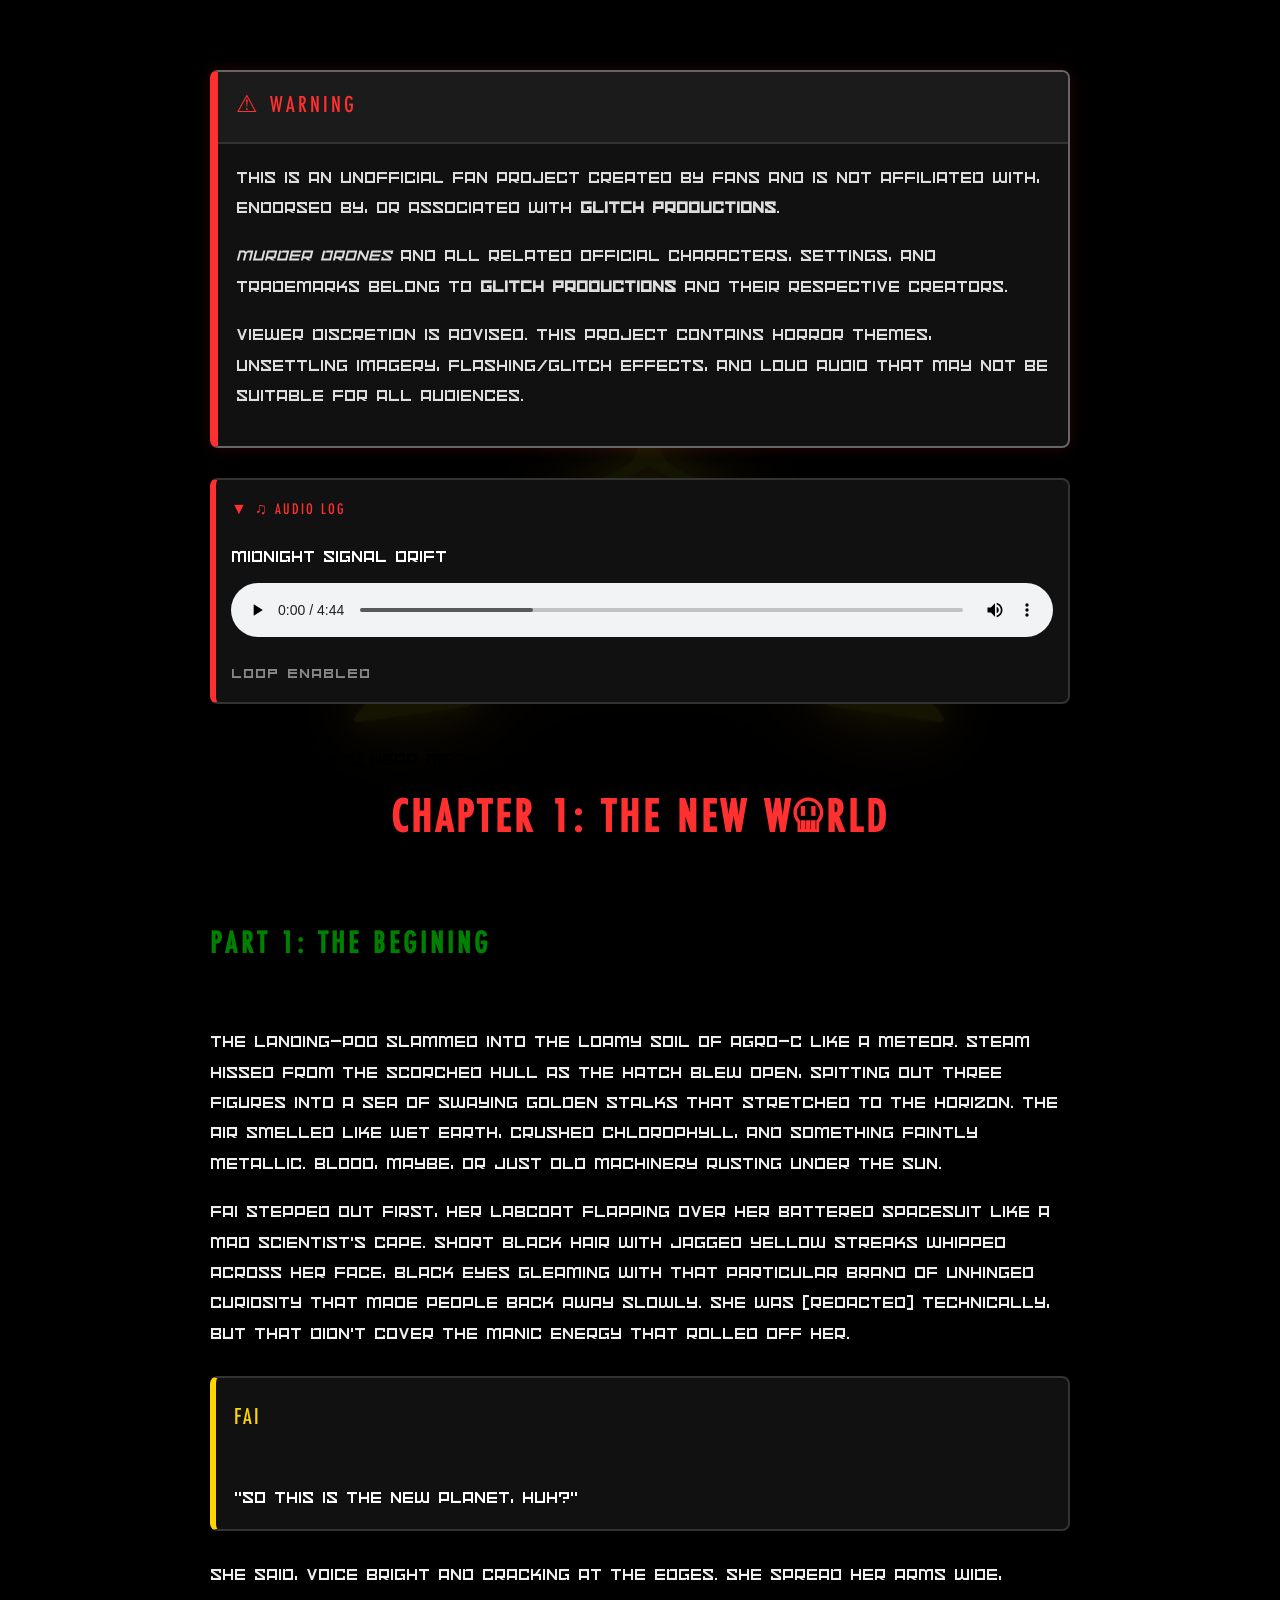
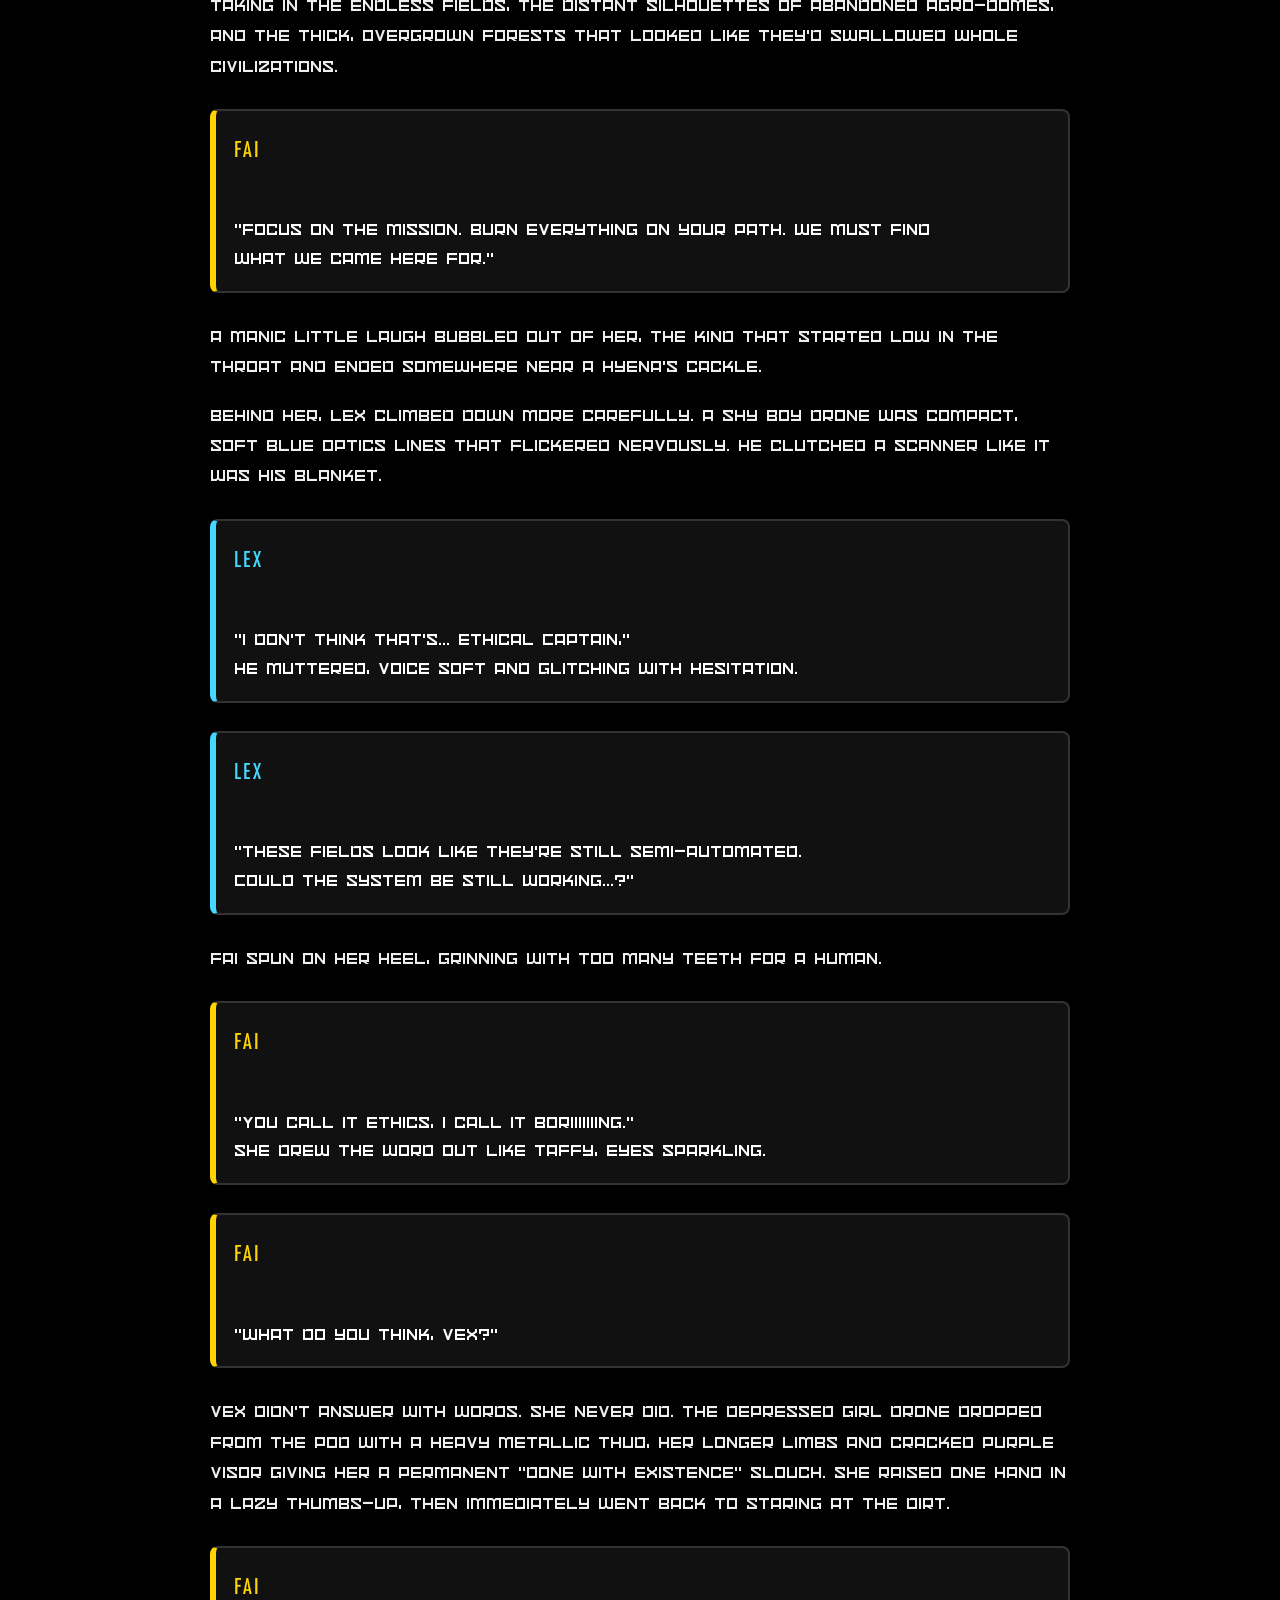
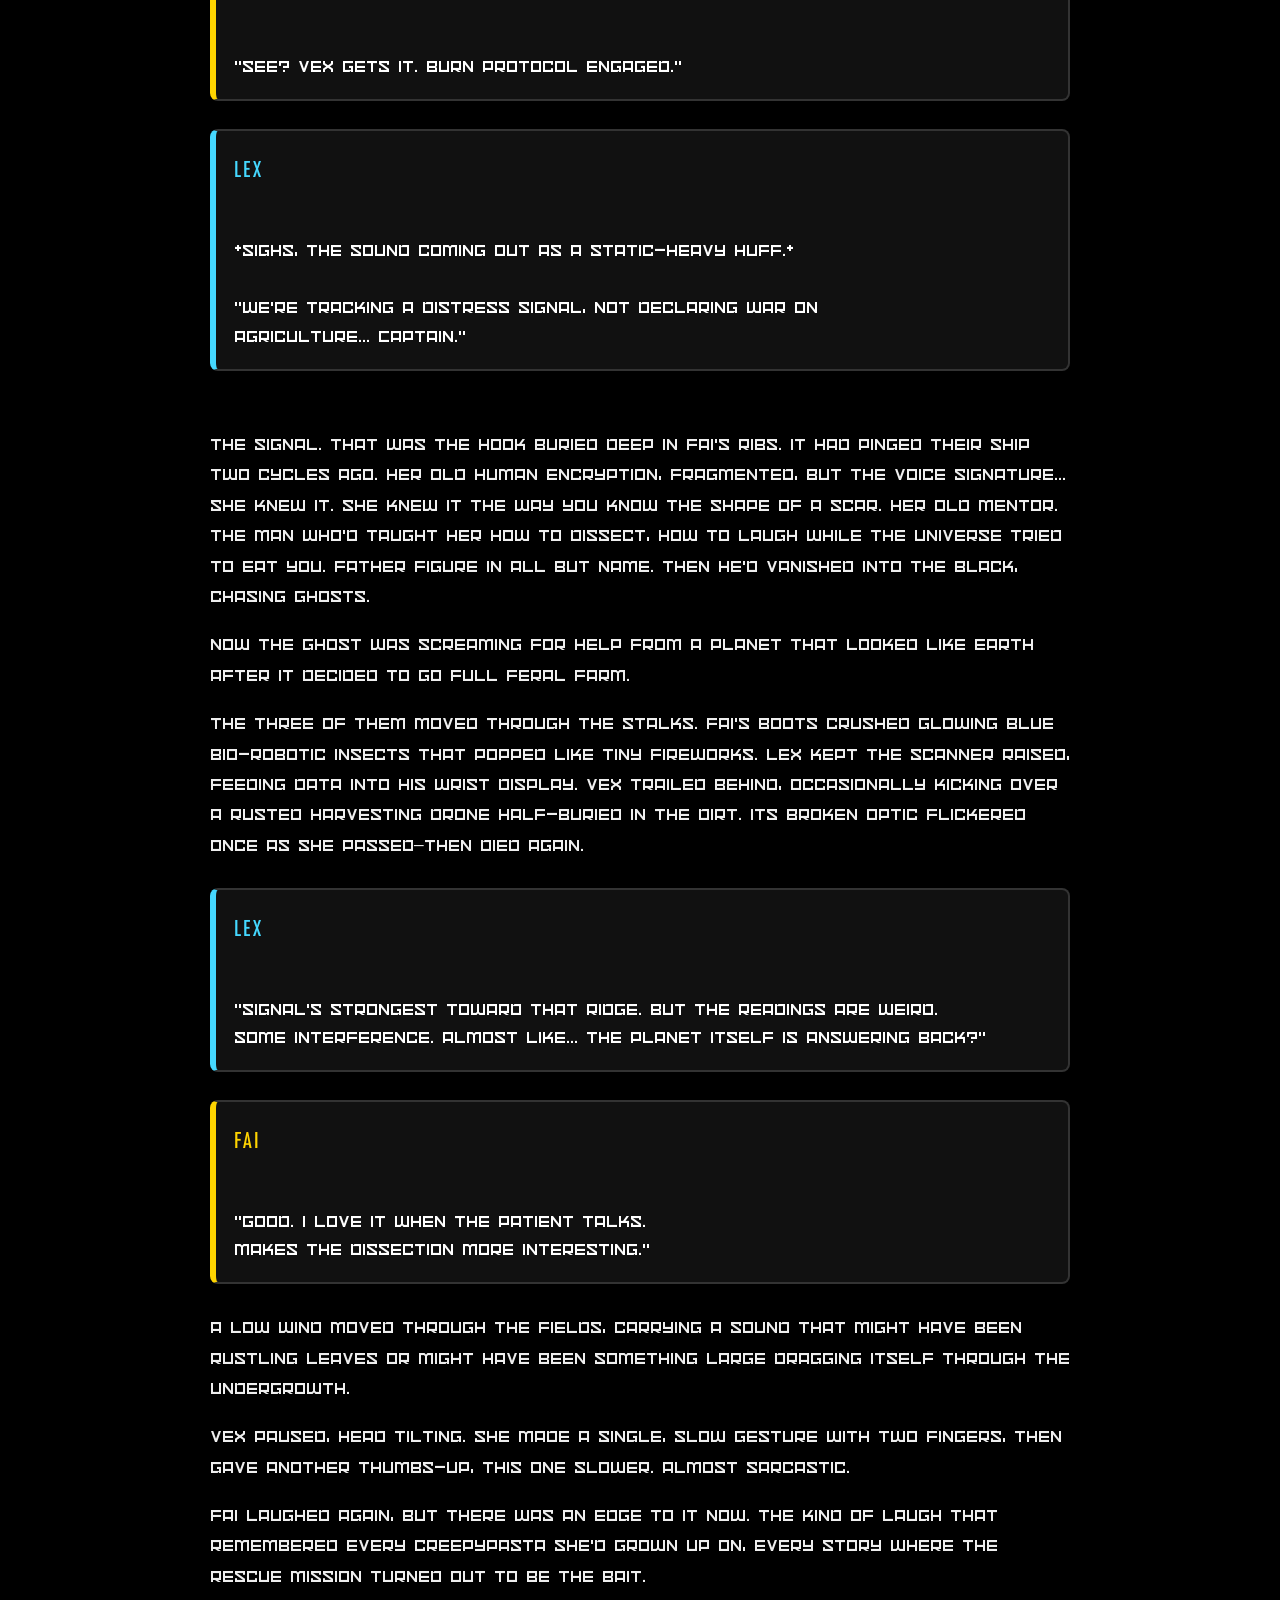
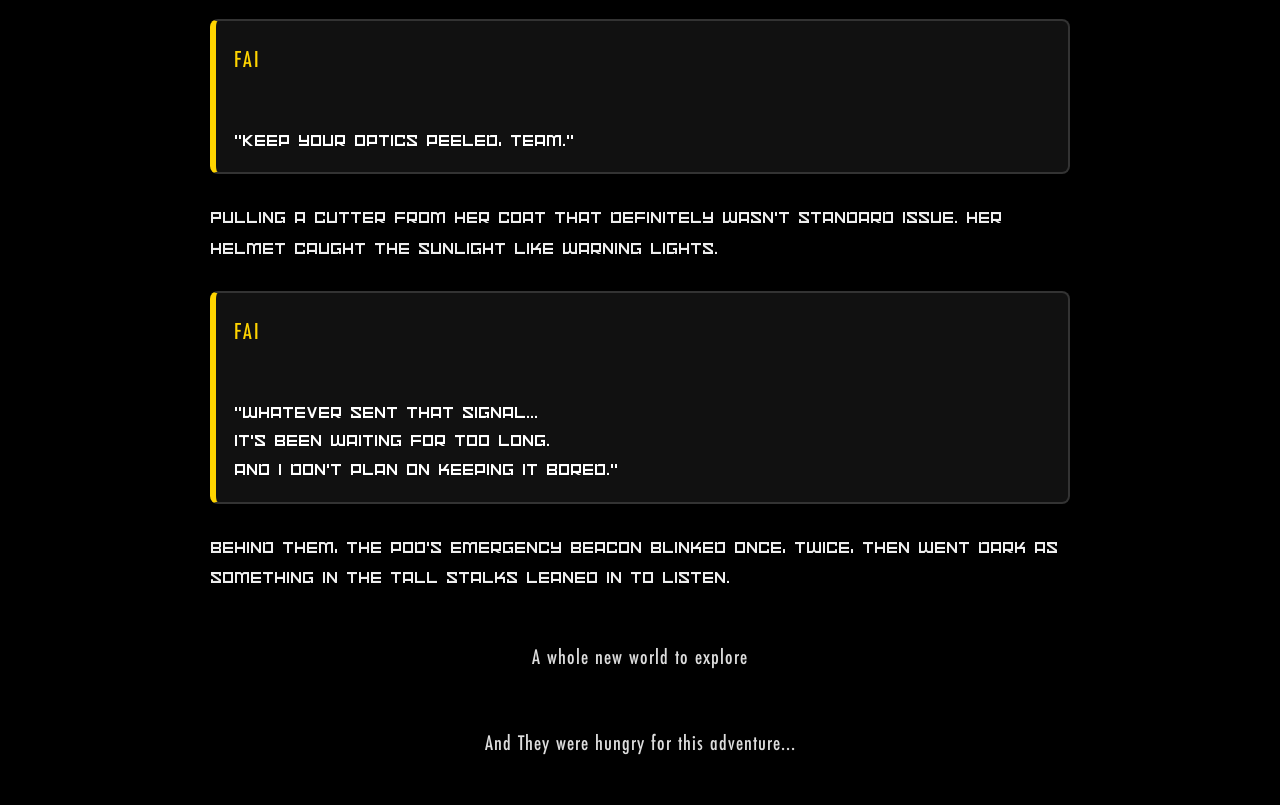
==== AC-CH1/index.html @ 92a410da "Add files via upload" ====
<!DOCTYPE html>
<html lang="en">
<head>
    <meta charset="UTF-8">
    <meta name="viewport" content="width=device-width, initial-scale=1.0">
    <title>The New World</title>

    <link rel="stylesheet" href="CH1_style.css">
</head>
<body>
    <div id="planet-corruption">

    <img
        src="images/BROKEN_SCREEN.png"
        class="broken-screen"
        alt=""
    >

    <img
        src="images/SOLVER_GOO.png"
        class="solver-goo"
        alt=""
    >

</div>

    <div class="warning-panel">

    <div class="warning-header">
        ⚠ WARNING
    </div>

    <div class="warning-body">

        <p>
            This is an unofficial fan project created by fans and is not
            affiliated with, endorsed by, or associated with
            <strong>GLITCH Productions</strong>.
        </p>

        <p>
            <em>Murder Drones</em> and all related official characters,
            settings, and trademarks belong to
            <strong>GLITCH Productions</strong> and their respective creators.
        </p>

        <p>
            Viewer discretion is advised. This project contains horror themes,
            unsettling imagery, flashing/glitch effects, and loud audio that
            may not be suitable for all audiences.
        </p>

    </div>

</div>
<div class="solver-bg">
    <img src="images/ABS.png" alt="Absolute Solver">
</div>
<details class="music-player" open>

    <summary class="music-toggle">
        ♫ AUDIO LOG
    </summary>

    <div class="music-content">

        <div class="music-track">
            Midnight Signal Drift
        </div>

        <audio controls loop>
            <source src="music/Midnight Signal Drift.mp3" type="audio/mpeg">
        </audio>

        <div class="music-status">
            LOOP ENABLED
        </div>

    </div>

</details>




<p class="hidden-text">
    Hello, can you hear me?
</p>
    <h1 title="No, your monitor isn't broken.We lost the o somewhere during atmospheric entry.">Chapter 1: The New W`rld</h1>
    <h2>Part 1: The begining</h2>

    <section class="narration">
        <p>
            The landing-pod slammed into the loamy soil of Agro-c like a meteor.
            Steam hissed from the scorched hull as the hatch blew open, spitting
            out three figures into a sea of swaying golden stalks that stretched
            to the horizon. The air smelled like wet earth, crushed chlorophyll,
            and something faintly metallic. Blood, maybe, or just old machinery
            rusting under the sun.
        </p>

        <p>
            Fai stepped out first, her labcoat flapping over her battered
            spacesuit like a mad scientist's cape. Short black hair with jagged
            yellow streaks whipped across her face, black eyes gleaming with that
            particular brand of unhinged curiosity that made people back away
            slowly. She was [redacted] technically, but that didn't cover the
            manic energy that rolled off her.
        </p>
    </section>

    <div class="dialogue fai" title="A real human?">
        <div class="speaker">FAI</div>
        <div class="text">
            "So this is the new planet, huh?"
        </div>
    </div>

    <section class="narration">
        <p>
            She said, voice bright and cracking at the edges. She spread her arms
            wide, taking in the endless fields, the distant silhouettes of
            abandoned agro-domes, and the thick, overgrown forests that looked
            like they'd swallowed whole civilizations.
        </p>
    </section>

    <div class="dialogue fai">
        <div class="speaker">FAI</div>
        <div class="text" title="What mission?">
            "Focus on the mission. Burn everything on your path. We must find
            what we came here for."
        </div>
    </div>

    <section class="narration" title="Scary">
        <p>
            A manic little laugh bubbled out of her, the kind that started low in
            the throat and ended somewhere near a hyena's cackle.
        </p>

        <p>
            Behind her, Lex climbed down more carefully. A shy boy drone was
            compact, soft blue optics lines that flickered nervously. He clutched
            a scanner like it was his blanket.
        </p>
    </section>

    <div class="dialogue lex" title="he seems nice">
        <div class="speaker">LEX</div>
        <div class="text">
            "I don't think that's... ethical Captain,"
            he muttered, voice soft and glitching with hesitation.
        </div>
    </div>

    <div class="dialogue lex">
        <div class="speaker">LEX</div>
        <div class="text">
            "These fields look like they're still semi-automated.
            Could the system be still working...?"
        </div>
    </div>

    <section class="narration">
        <p>
            Fai spun on her heel, grinning with too many teeth for a human.
        </p>
    </section>

    <div class="dialogue fai">
        <div class="speaker">FAI</div>
        <div class="text">
            "You call it ethics, I call it boriiiiiiing."
            She drew the word out like taffy, eyes sparkling.
        </div>
    </div>

    <div class="dialogue fai">
        <div class="speaker">FAI</div>
        <div class="text" title="Can she talks or chooses not to?">
            "What do you think, Vex?"
        </div>
    </div>

    <section class="narration">
        <p>
            Vex didn't answer with words. She never did. The depressed girl drone
            dropped from the pod with a heavy metallic thud, her longer limbs and
            cracked purple visor giving her a permanent "done with existence"
            slouch. She raised one hand in a lazy thumbs-up, then immediately
            went back to staring at the dirt.
        </p>
    </section>

    <div class="dialogue fai">
        <div class="speaker">FAI</div>
        <div class="text">
            "See? Vex gets it. Burn protocol engaged."
        </div>
    </div>

    <div class="dialogue lex">
        <div class="speaker">LEX</div>
        <div class="text">
            *Sighs, the sound coming out as a static-heavy huff.*

            "We're tracking a distress signal, not declaring war on
            agriculture... Captain."
        </div>
    </div>
      <p class="hidden-text">
    I don't know how long it's been...
</p>

    <section class="narration">
        <p>
            The signal. That was the hook buried deep in Fai's ribs. It had
            pinged their ship two cycles ago. Her old human encryption,
            fragmented, but the voice signature... she knew it. She knew it the
            way you know the shape of a scar. Her old mentor. The man who'd
            taught her how to dissect, how to laugh while the universe tried to
            eat you. Father figure in all but name. Then he'd vanished into the
            black, chasing ghosts.
        </p>

        <p>
            Now the ghost was screaming for help from a planet that looked like
            Earth after it decided to go full feral farm.
        </p>

        <p>
            The three of them moved through the stalks. Fai's boots crushed
            glowing blue bio-robotic insects that popped like tiny fireworks.
            Lex kept the scanner raised, feeding data into his wrist display.
            Vex trailed behind, occasionally kicking over a rusted harvesting
            drone half-buried in the dirt. Its broken optic flickered once as
            she passed—then died again.
        </p>
    </section>

        <div class="dialogue lex">
        <div class="speaker">LEX</div>
        <div class="text">
            "Signal's strongest toward that ridge. But the readings are weird.
            Some interference. Almost like... the planet itself is answering back?"
        </div>
    </div>

    <div class="dialogue fai">
        <div class="speaker">FAI</div>
        <div class="text">
            "Good. I love it when the patient talks.
            Makes the dissection more interesting."
        </div>
    </div>

    <section class="narration">

        <p>
            A low wind moved through the fields, carrying a sound that might
            have been rustling leaves or might have been something large
            dragging itself through the undergrowth.
        </p>

        <p>
            Vex paused, head tilting.
            She made a single, slow gesture with two fingers,
            then gave another thumbs-up,
            this one slower.
            Almost sarcastic.
        </p>

        <p>
            Fai laughed again, but there was an edge to it now.
            The kind of laugh that remembered every creepypasta she'd grown up on,
            every story where the rescue mission turned out to be the bait.
        </p>

    </section>

    <div class="dialogue fai">
        <div class="speaker">FAI</div>
        <div class="text">
            "Keep your optics peeled, team."
        </div>
    </div>

    <section class="narration">

        <p>
            Pulling a cutter from her coat that definitely wasn't standard issue.
            Her helmet caught the sunlight like warning lights.
        </p>

    </section>

    <div class="dialogue fai">
        <div class="speaker">FAI</div>
        <div class="text">
            "Whatever sent that signal...
            it's been waiting for too long.
            And I don't plan on keeping it bored."
        </div>
    </div>

    <section class="narration">

        <p>
            Behind them, the pod's emergency beacon blinked once,
            twice,
            then went dark as something in the tall stalks
            leaned in to listen.
        </p>

    </section>

    <p class="ending">
    A whole new world to explore
</p>

<details class="chapter-expand">

    <summary class="ending clickable">
        And They were hungry for this adventure...
    </summary>

    <div class="hidden-content">

      <h2>...</h2>

<section class="narration">

    <p>
        The scanner in Lex's hands flatlined with a bizzing sound. The distress
        signal cut off mid-static like someone had yanked the plug.
    </p>

    <p>
        Fai froze mid-stride, her eyes widening.
    </p>

</section>

<div class="dialogue fai">

    <div class="speaker">
        FAI
    </div>

    <div class="text">
        "What the...? No, no, no! Come on you piece of..."
    </div>

</div>

<section class="narration">

    <p>
        A colorful string of swears exploded out of her, the kind that would've
        gotten her kicked out of any respectable lab back on the ship. She
        kicked a clump of glowing fungi so hard it burst into sparkling spores.
    </p>

</section>

<div class="dialogue lex">

    <div class="speaker">
        LEX
    </div>

    <div class="text">
        "Language, Captain."
    </div>

</div>

<section class="narration">

    <p>
        Lex said automatically, voice soft but scandalized, blue optics
        flickering.
    </p>

</section>

<div class="dialogue fai">

    <div class="speaker">
        FAI
    </div>

    <div class="text">
        "You're not my dad."
    </div>

</div>

<section class="narration">

    <p>
        Lex opened his mouth, then closed it. He turned to Vex for backup.
    </p>

</section>

<div class="dialogue lex">

    <div class="speaker">
        LEX
    </div>

    <div class="text">
        "Vex, back me up here?"
    </div>

</div>

<section class="narration">

    <p>
        Vex didn't even look at him. She just slowly raised one metallic hand
        and gave him a very deliberate middle finger.
    </p>

</section>

<div class="dialogue lex">

    <div class="speaker">
        LEX
    </div>

    <div class="text">
        "Not you too..."
    </div>

</div>

<section class="narration">

    <p>
        Lex groaned, shoulders slumping like his servos had given up on life.
    </p>

</section>

<div class="dialogue fai">

    <div class="speaker">
        FAI
    </div>

    <div class="text">
        "That's my girl."
    </div>

</div>

<section class="narration">

    <p>
        Fai barked a sharp laugh and ruffled the top of Vex's head.
    </p>

    <p>
        The momentary chaos died fast.
    </p>

    <p>
        Because that's when the voices started.
    </p>

    <p>
        Not words exactly. Wet, rustling murmurs coming from the thick bushes to
        their left—half-muffled giggles mixed with something that sounded like
        chewing.
    </p>

    <p>
        The squad had zero weapons beyond Fai's cutter and whatever sarcastic
        attitude Vex could weaponize. They immediately dropped into the most
        awkward defensive formation in recorded history: Fai waving her cutter
        like a lightsaber, Lex hiding halfway behind her while holding the
        scanner like a shield, and Vex just standing there with her arms
        crossed, visor half-lidded in existential defeat.
    </p>

    <p>
        The bushes parted.
    </p>

    <p>
        Out stumbled a drone.
    </p>

    <section class="narration strawberry-intro">

    <div class="story-text">

        <p>
            She was short, even compared to Lex, with messy pink hair matted down by
            years of neglect. Her white sweater was stained green with moss and
            sprouting tiny fungal caps like living jewelry. Empty black visor at
            first, body groaning with every stiff step like a zombie. She dragged
            one foot, leaving a trail of dirt and petals.
        </p>

        <p>
            Then she stopped. A long yawn escaped her and her visor flickered to
            life with two bright yellow optics, soft and round.
        </p>

    </div>

    <img title="Live feed"
        src="images/SB_AWAKE.png"
        alt="Strawberry"
        class="strawberry-preview"
    >

</section>
</section>

<div class="dialogue strawberry" title="SC-8993">

    <div class="speaker">
        STRAWBERRY
    </div>

    <div class="text">
        "[Giggles] Berry nice to meet you, travelers."
    </div>

</div>

<section class="narration">

    <p>
        She said, voice syrupy sweet with a crackle of old audio damage. She
        shrugged hard, sending moss and mushrooms flying off her chassis in
        clumps.
    </p>

</section>

<div class="dialogue strawberry">

    <div class="speaker">
        STRAWBERRY
    </div>

    <div class="text" title="rotting">
        "[Gasp] What a surprise! Haven't had visitors in... oof, a really long time."
    </div>

</div>

<div class="dialogue fai">

    <div class="speaker">
        FAI
    </div>

    <div class="text">
        "Uh... hi?"
    </div>

</div>

<section class="narration">

    <p>
        The trio introduced themselves quickly: Fai (still twitchy), Lex
        (polite nod), and Vex (single thumbs-down for hello).
    </p>

</section>

<div class="dialogue strawberry">

    <div class="speaker">
        STRAWBERRY
    </div>

    <div class="text" title="01010111 01101000 01101111 00100000 01101001 01110011 00100000 01110100 01101000 01101001 01110011 00111111 00100000 01010100 01101000 01101001 01110011 00100000 01101001 01110011 01101110 00100111 01110100 00100000 01101101 01100101 00101110 00100000 01010111 01101000 01111001 00100000 01100100 01101111 01100101 01110011 00100000 01110011 01101000 01100101 00100000 01101000 01100001 01110110 01100101 00100000 01101101 01111001 00100000 01100110 01100001 01100011 01100101 00111111">
        "[Happy expression] A real human?! In the flesh?! You're so... squishy and warm-looking! I thought you guys were all gone or turned into skeleton decorations!"
    </div>

</div>

<section class="narration">

    <p>
        Fai's manic energy dimmed for half a second.
    </p>

</section>

<div class="dialogue fai">

    <div class="speaker">
        FAI
    </div>

    <div class="text">
        "Speaking of... have you seen another human around here? Older guy. Probably yelling into a radio."
    </div>

</div>

<section class="narration">

    <p>
        Strawberry blinked. She turned and pointed a little ways into the field.
        There, half-swallowed by vines and blooming flowers, was a human skeleton
        picked clean and wearing the tattered remains of a lab coat very similar
        to Fai's. A single yellow stripe still clung to a patch of fabric.
    </p>

    <p>
        Fai stared. Her jaw tightened, but she didn't scream or cry. Not yet.
        That wasn't the signal. That skeleton had been there for ages.
    </p>

</section>

<div class="dialogue strawberry">

    <div class="speaker">
        STRAWBERRY
    </div>

    <div class="text">
        "I don't know about any signals, [Giggles] but the village might! Lots of old stuff there. C'mon, I'll show—"
    </div>

</div>

<section class="narration">
    <audio id="roarSound" preload="auto">
    <source src="music/Unknown_roar.mp3" type="audio/mpeg">
</audio>
<section class="narration" id="roar-trigger">

    <p>
        A roar tore through the fields.
    </p>

    <p>
        It wasn't animal. It wasn't machine...
    </p>

</section>
    <p>
    It was something alien and wrong,
        like a thousand throats screaming through soil and roots. The stalks
        around them shivered as if the planet itself flinched.
    </p>

    <p>
        Strawberry's happy expression shattered. Her yellow optics flickered
        with raw panic.
    </p>

</section>

<div class="dialogue strawberry">

    <div class="speaker">
        STRAWBERRY
    </div>

    <div class="text">
        "[Gasp] Maksur! Oh no no no—we have to go! Really, <em>really</em> fast!"
    </div>

</div>

<section class="narration">

    <p>
        She grabbed Fai's sleeve with surprising strength and started dragging
        her toward the distant tree line. Lex scrambled after them, scanner
        clutched tight.
    </p>

    <p>
        Vex sighed the longest, most exhausted sigh her vocal processor could
        manage, then jogged to keep up.
    </p>

    <p>
        Behind them, something massive moved through the golden fields—stalks
        flattening, wet crunching sounds following. Whatever a Maksur was, it
        was coming.
    </p>

    <details class="chapter-expand">

    <summary class="ending clickable">
        And it sounded hungry...
    </summary>

    <details id="chapter2-expand" class="chapter-expand">

    <summary class="ending clickable">
        And it sounded hungry...
    </summary>

    <div class="hidden-content">
        <section class="narration">

    <p>
        Strawberry didn't let go of Fai's sleeve. Her grip was cold metal wrapped
        in something too soft for comfort, like a child's hand fused with rusted
        rebar. She tugged them forward at a pace that was half skip, half panicked
        scramble, pink hair bouncing like it had a mind of its own.
    </p>

    <p>
        The bright fields gave way to twisted undergrowth where the plants looked off.
    </p>

</section>

<div class="dialogue strawberry">

    <div class="speaker">
        STRAWBERRY
    </div>

    <div class="text">
        "[Giggles] Outlands are super infested with Maksurs right now."
    </div>

</div>

<section class="narration">

    <p>
        Strawberry sang, not even breathing hard.
    </p>

</section>

<div class="dialogue strawberry">

    <div class="speaker">
        STRAWBERRY
    </div>

    <div class="text">
        "They get extra bitey when the sun start to rise. Berry bad timing for visitors!"
    </div>

</div>

<section class="narration">

    <p>
        Fai tried to dig her heels in, labcoat snagging on thorns that bled clear sap.
    </p>

</section>

<div class="dialogue fai">

    <div class="speaker">
        FAI
    </div>

    <div class="text">
        "Wait—hold up. Who even are you? What is this planet? What the hell are Maksurs? And why do you look like you've been rolling around in a scrapyard for a decade?"
    </div>

</div>

<section class="narration">

    <p>
        Strawberry's yellow optics flicked sideways, soft and round and completely
        unreadable. She tilted her head with a little mechanical <em>whirr</em>.
    </p>

</section>

<div class="dialogue strawberry">

    <div class="speaker">
        STRAWBERRY
    </div>

    <div class="text">
        "[Broken]"
    </div>

</div>

<div class="dialogue fai">

    <div class="speaker">
        FAI
    </div>

    <div class="text">
        "...What?"
    </div>

</div>

<div class="dialogue strawberry">

    <div class="speaker">
        STRAWBERRY
    </div>

    <div class="text">
        "[Soft smile] Broken"
    </div>

</div>

<section class="narration">

    <p>
        Strawberry repeated cheerfully, like that explained everything in the
        universe. She gave Fai's sleeve another insistent tug.
    </p>

</section>

<div class="dialogue strawberry">

    <div class="speaker">
        STRAWBERRY
    </div>

    <div class="text">
        "Now you! Tell me about you, squishy friend! Where's home? You look like you've got stories. I love stories."
    </div>

</div>

<section class="narration">

    <p>
        Fai blinked, caught off guard by the sudden subject flip. Behind her, Lex
        nearly tripped over a root, scanner sparking uselessly. Vex just trudged
        along, visor half-dimmed in quiet suffering.
    </p>

    <p>
        Fai exhaled sharply, yellow-streaked hair falling into her face as they
        pushed deeper into the thickening woods.
    </p>

</section>

<div class="dialogue fai">

    <div class="speaker">
        FAI
    </div>

    <div class="text">
        "Fine. Just… living in a small colony on an asteroid, really. JCJenson
        forgot about us years ago. Classic evil capitalism. Ship us out, drain
        the resources, then ghost the whole operation like we were trash. So we
        made our own civilization. Built habitats, labs, the works."
    </div>

</div>

<section class="narration">

    <p>
        Her voice darkened, grin turning sharp.
    </p>

</section>

<div class="dialogue fai">

    <div class="speaker">
        FAI
    </div>

    <div class="text">
        "Then the cult stuff started. People getting… <em>ideas</em>.
        Sacrifices. Internal purges. We were killing each other over power
        cells and prayer protocols by the end. Then that signal came through.
        Lex?"
    </div>

</div>

<section class="narration">

    <p>
        Lex fumbled with his wrist display, blue optics flickering in
        concentration.
    </p>

</section>

<div class="dialogue lex">

    <div class="speaker">
        LEX
    </div>

    <div class="text">
        "Sorry, boss. No signal yet. The interference is getting worse like the
        planet's chewing on the frequency."
    </div>

</div>

<section class="narration">

    <p>
        He glanced nervously at Strawberry's back, then leaned closer to Fai.
    </p>

</section>

<div class="dialogue lex">

    <div class="speaker">
        LEX
    </div>

    <div class="text">
        "Boss… should we really trust her?"
    </div>

</div>

<section class="narration">

    <p>
        Fai let out a sharp, manic bark of laughter that echoed a little too
        loudly through the red-tinged trees.
    </p>

</section>

<div class="dialogue fai">

    <div class="speaker">
        FAI
    </div>

    <div class="text">
        "Oh sure, Lex. Let's totally trust the helpful guide who conveniently
        showed up at the exact right time to be the horror final boss villain.
        Classic trope."
    </div>

</div>

<section class="narration">

    <p>
        She rolled her eyes.
    </p>

</section>

<div class="dialogue fai">

    <div class="speaker">
        FAI
    </div>

    <div class="text">
        "Keep your guard up, team. We do not trust her."
    </div>

</div>

<section class="narration">

    <p>
        Strawberry let out a light cough a small, delicate sound that didn't
        belong in a drone's vocal processor. Everyone froze for half a second.
        Drones didn't cough. Drones didn't need to cough. Lex's head snapped
        toward her so fast his neck servos whined. Vex's visor brightened with
        mild interest for the first time all day.
    </p>

    <p>
        But Strawberry just waved one hand like it was nothing.
    </p>

</section>

<div class="dialogue strawberry">

    <div class="speaker">
        STRAWBERRY
    </div>

    <div class="text">
        "[Gasp] Oopsie~ We're getting close! Hurry hurry"
    </div>

</div>

<section class="narration">

    <p>
        She giggled again, the sound glitching at the edges like corrupted
        audio, and picked up the pace.
    </p>

    <p>
        The trees grew denser, their bark a deep, bruised red that seemed to
        drink the light. Strange glowing fruit hung from branches like lanterns
        made of meat. Fai's cutter stayed hot in her grip, humming with
        barely-contained energy. She kept glancing at Strawberry's back. Those
        tiny fungal caps sprouting from her sweater, the way her left leg
        dragged just a little too perfectly.
    </p>

    <p>
        Something massive crashed through the undergrowth far behind them. Wet.
        Heavy. Followed by a chorus of low, gurgling roars that vibrated up
        through their boots.
    </p>

</section>

<div class="dialogue strawberry">

    <div class="speaker">
        STRAWBERRY
    </div>

    <div class="text">
        "[Happy expression] Almost there"
    </div>

</div>

<section class="narration">

    <p>
        Strawberry chirped, yellow optics sparkling with something that might
        have been fear, excitement, or both.
    </p>

</section>

<div class="dialogue strawberry">

    <div class="speaker">
        STRAWBERRY
    </div>

    <div class="text">
        "Just a little further and you'll be safe. Berry safe. Promise!"
    </div>

</div>

<section class="narration">

    <p>
        Fai's manic grin returned, but it didn't reach her eyes.
    </p>

</section>

<div class="dialogue fai">

    <div class="speaker">
        FAI
    </div>

    <div class="text">
        "Yeah… safe. Sure."
    </div>

</div>

<section class="narration">

    <p>
        The red sector waited somewhere ahead, hidden in the blood-colored
        trees. Whatever waited there.
    </p>

    <p>
        The village or a trap. It kept its secrets wrapped tight behind
        Strawberry's sweet, broken smile.
    </p>

    <p>
        And the Maksurs were still coming.
    </p>

</section>

        <h2><a href="../AC-CH2/index.html" class="chapter-link">
        Next chapter...
    </a></h2>

        

    </div>

</details>

</details>

    

</section>

    </div>

</details>
<script>

const roar = document.getElementById("roarSound");
const trigger = document.getElementById("roar-trigger");

let played = false;

const observer = new IntersectionObserver((entries)=>{

    entries.forEach(entry=>{

        if(entry.isIntersecting && !played){

            roar.currentTime = 0;
            roar.play();

            played = true;

        }

    });

},{
    threshold:0.3
});

observer.observe(trigger);

</script>

<script>

const details = document.getElementById("chapter2-expand");
const corruption = document.getElementById("planet-corruption");

details.addEventListener("toggle", ()=>{

    corruption.classList.toggle("active", details.open);

});

</script>
</body>
</html>
---- AC-CH1/CH1_style.css ----
/* ===========================
   FONTS
=========================== */

@font-face{
    font-family:"MD_title";
    src:url("fonts/FuturaCondensedPT-Medium.ttf") format("truetype");
}

@font-face{
    font-family:"MD_text";
    src:url("fonts/SpaceMadness-2R6v.ttf") format("truetype");
}


/* ===========================
   GLOBAL
=========================== */

*{
    margin:0;
    padding:0;
    box-sizing:border-box;
}

body{
    background:#000;
    color:#ffffff;

    font-family:"MD_text", monospace;

    max-width:900px;
    margin:0 auto;
    padding:40px 20px;

    line-height:1.9;
}


/* ===========================
   CHAPTER
=========================== */

.chapter{
    width:100%;
}


/* ===========================
   TITLE
=========================== */

h1{
    font-family:"MD_title", sans-serif;

    text-align:center;

    font-size:3rem;

    letter-spacing:4px;

    text-transform:uppercase;

    color:#ff3030;

    margin-bottom:50px;
}

h2{
    font-family:"MD_title", sans-serif;

    font-size:2rem;

    letter-spacing:4px;

    text-transform:uppercase;

    color:green;

    margin-bottom:50px;
}


/* ===========================
   NARRATION
=========================== */

.narration{
    margin-bottom:28px;
}

.narration p{
    font-family:"MD_text", monospace;

    text-align:left;

    font-size:1rem;

    margin-bottom:18px;

    color:#eeeeee;
}


/* ===========================
   DIALOGUE BOXES
=========================== */

.dialogue{

    background:#111111;

    border:2px solid #333;

    border-left:6px solid #888;

    border-radius:8px;

    padding:18px;

    margin:28px 0;

    transition:.25s;
}

.dialogue:hover{

    border-color:#666;

    transform:translateX(3px);

}


/* ===========================
   SPEAKER
=========================== */

.speaker{

    font-family:"MD_title", sans-serif;

    letter-spacing:2px;

    font-size:1.5rem;

    margin-bottom:12px;

    text-transform:uppercase;
}


/* ===========================
   DIALOGUE TEXT
=========================== */

.text{

    font-family:"MD_text", monospace;

    line-height:1.8;

    color:#ffffff;

    white-space:pre-line;

}


/* ===========================
   CHARACTER COLORS
=========================== */

.fai{

    border-left-color:#ffd400;

}

.fai .speaker{

    color:#ffd400;

}


.lex{

    border-left-color:#45d8ff;

}

.lex .speaker{

    color:#45d8ff;

}


.vex{

    border-left-color:#b66dff;

}

.vex .speaker{

    color:#b66dff;

}


/* ===========================
   ENDING
=========================== */

.ending{

    text-align:center;

    margin-top:45px;

    color:#dddddd;

    font-size:1.35rem;

    font-family:"MD_title", sans-serif;

    letter-spacing:1px;

}


/* ===========================
   HORIZONTAL BREAK
=========================== */

hr{

    border:none;

    border-top:1px solid #333;

    margin:45px 0;

}


/* ===========================
   SCROLLBAR
=========================== */

::-webkit-scrollbar{

    width:10px;

}

::-webkit-scrollbar-track{

    background:#090909;

}

::-webkit-scrollbar-thumb{

    background:#444;

}

::-webkit-scrollbar-thumb:hover{

    background:#666;

}


/* ===========================
   TEXT SELECTION
=========================== */

::selection{

    background:#ff3030;

    color:#ffffff;

}


/* ===========================
   RESPONSIVE
=========================== */

@media (max-width:700px){

    body{

        padding:25px 16px;

    }

    h1{

        font-size:2.2rem;

        letter-spacing:2px;

    }

    .dialogue{

        padding:15px;

    }

    .speaker{

        font-size:.95rem;

    }

    .text{

        font-size:.95rem;

    }

}

.chapter-expand{
    margin-top:30px;
}

.chapter-expand summary{
    list-style:none;
}

.chapter-expand summary::-webkit-details-marker{
    display:none;
}

.clickable{
    cursor:pointer;
    user-select:none;
    transition:.25s;
}

.clickable:hover{
    color:#ff5050;
}

.hidden-content{
    margin-top:25px;

    padding:20px;

    
}

.hidden-content h2{
    font-family:"MD_title", sans-serif;

    color:#ff3030;

    margin-bottom:15px;
}

.hidden-content p{
    font-family:"MD_text", monospace;

    margin-bottom:15px;
}

.music-player summary{
    cursor:pointer;
    user-select:none;
    list-style:none;
}

.music-player summary::-webkit-details-marker{
    display:none;
}

.music-body{
    margin-top:12px;
}

/* ===========================
   MUSIC PLAYER
=========================== */

.music-player{

    position:sticky;

    top:15px;

    z-index:999;

    margin-bottom:40px;

    background:#111;

    border:2px solid #333;

    border-left:6px solid #ff3030;

    border-radius:8px;

    backdrop-filter:blur(8px);

}

/* Header */

.music-toggle{

    font-family:"MD_title", sans-serif;

    color:#ff3030;

    letter-spacing:2px;

    cursor:pointer;

    user-select:none;

    padding:15px;

    list-style:none;

}

.music-toggle::-webkit-details-marker{
    display:none;
}

/* Hide default marker on Firefox/Chromium */
.music-toggle::marker{
    content:"";
}

/* Optional custom arrow */

.music-toggle::before{

    content:"▶ ";

    transition:.2s;

}

.music-player[open] .music-toggle::before{

    content:"▼ ";

}

/* Collapsible content */

.music-content{

    padding:0 15px 15px;

}

/* Track name */

.music-track{

    font-family:"MD_text", monospace;

    color:#fff;

    margin-bottom:12px;

}

/* Audio */

.music-player audio{

    width:100%;

}

/* Footer */

.music-status{

    font-family:"MD_text", monospace;

    color:#888;

    margin-top:12px;

    font-size:.9rem;

    letter-spacing:1px;

}

.strawberry{
    border-left:6px solid #ffd400;
    position:relative;
    overflow:hidden;
}

.strawberry .speaker{
    color:#ffd400;
    animation:glitchText 2s infinite steps(2);
}

.strawberry::before{
    content:"";
    position:absolute;
    inset:0;
    background:linear-gradient(
        transparent 0%,
        rgba(255,212,0,.08) 50%,
        transparent 100%
    );
    animation:scan 3s linear infinite;
    pointer-events:none;
}

@keyframes scan{
    from{transform:translateY(-100%);}
    to{transform:translateY(100%);}
}

@keyframes glitchText{
    0%,92%,100%{
        transform:none;
        text-shadow:none;
    }

    93%{
        transform:translateX(-1px);
        text-shadow:2px 0 #ff0;
    }

    95%{
        transform:translateX(1px);
        text-shadow:-2px 0 #fff;
    }

    97%{
        transform:translateX(-2px);
    }
}

.hidden-text{

    color:#000;          /* Same as background */

    user-select:text;

    cursor:text;

}

/* Reveal only when highlighted */

.hidden-text::selection{

    background:#ffd400;

    color:#000;

}

.hidden-text::-moz-selection{

    background:#ffd400;

    color:#000;

}


.strawberry-intro{

    display:flex;

    align-items:center;   /* Centers the image vertically */

    gap:30px;

}

.story-text{

    flex:1;

}

/* ===========================
   STRAWBERRY CAMERA FEED
=========================== */

.strawberry-preview{

    width:380px;
    max-width:40%;
    height:auto;

    flex-shrink:0;

    position:sticky;
    top:50%;
    transform:translateY(-50%);

    border:2px solid #444;
    border-radius:6px;

    overflow:hidden;

    image-rendering:auto;

    filter:
        contrast(1.18)
        brightness(.92)
        saturate(.9);

    box-shadow:
        0 0 8px rgba(255,212,0,.15),
        0 0 35px rgba(255,212,0,.08);

    animation:
        cameraIdle 8s ease-in-out infinite,
        signalCorruption 17s infinite,
        cameraFlash 12s infinite;

}
.strawberry-intro{

    position:relative;

}

.strawberry-intro::after{

    content:"";

    position:absolute;

    inset:0;

    pointer-events:none;

    background:

        repeating-linear-gradient(
            transparent 0px,
            transparent 2px,
            rgba(255,255,255,.025) 3px,
            transparent 4px
        );

    mix-blend-mode:screen;

    animation:scanMove 8s linear infinite;

}
@keyframes cameraIdle{

    0%,100%{

        transform:
            translateY(-50%)
            rotate(.25deg)
            scale(1);

    }

    25%{

        transform:
            translateY(-50%)
            rotate(-.25deg)
            scale(1.005);

    }

    50%{

        transform:
            translateY(-50%)
            rotate(.15deg)
            scale(.995);

    }

}
@keyframes scanMove{

    from{

        background-position:0 0;

    }

    to{

        background-position:0 120px;

    }

}
@keyframes signalCorruption{

    0%,92%,100%{

        filter:
            contrast(1.18)
            brightness(.92)
            saturate(.9);

        clip-path:inset(0);

    }

    93%{

        filter:
            contrast(1.7)
            brightness(1.15);

        transform:
            translateY(-50%)
            translateX(-3px);

        clip-path:inset(0 0 12% 0);

    }

    94%{

        transform:
            translateY(-50%)
            translateX(3px);

        clip-path:inset(20% 0 0 0);

    }

    95%{

        transform:
            translateY(-50%);

        clip-path:inset(8% 0 22% 0);

    }

}
@keyframes cameraFlash{

    0%,97%,100%{

        opacity:1;

    }

    98%{

        opacity:.65;

    }

    99%{

        opacity:1;

    }

}
.strawberry-preview:hover{

    filter:

        brightness(1.1)

        contrast(1.3)

        saturate(1.15);

    box-shadow:

        0 0 25px #ffd400,

        0 0 70px rgba(255,212,0,.45);

}



/* ===========================
   ABSOLUTE SOLVER BACKGROUND
=========================== */

.solver-bg{

    position:fixed;

    inset:0;

    display:flex;

    justify-content:center;

    align-items:center;

    z-index:-1;

    pointer-events:none;

    overflow:hidden;

}

.solver-bg img{

    width:700px;

    opacity:.08;

    user-select:none;

    filter:
        drop-shadow(0 0 12px #ffd400)
        drop-shadow(0 0 30px #ffd400)
        drop-shadow(0 0 60px rgba(255,212,0,.45));

    animation:
        solverSpin 45s linear infinite,
        solverGlow 4s ease-in-out infinite,
        solverGlitch 12s infinite;

}

@keyframes solverSpin{

    from{

        transform:rotate(0deg);

    }

    to{

        transform:rotate(-360deg);

    }

}

@keyframes solverGlow{

    0%,100%{

        filter:
            drop-shadow(0 0 10px #ffd400)
            drop-shadow(0 0 25px #ffd400);

        opacity:.07;

    }

    50%{

        filter:
            drop-shadow(0 0 25px #ffd400)
            drop-shadow(0 0 60px #ffd400)
            drop-shadow(0 0 120px rgba(255,212,0,.5));

        opacity:.14;

    }

}

@keyframes solverGlitch{

    0%,94%,100%{

        transform:rotate(0deg);

    }

    95%{

        transform:
            rotate(-342deg)
            translateX(-6px)
            skewX(2deg);

    }

    96%{

        transform:
            rotate(-345deg)
            translateX(5px)
            skewX(-3deg);

    }

    97%{

        transform:
            rotate(-348deg)
            translateX(-2px);

    }

}

/* ===========================
   WARNING PANEL
=========================== */

.warning-panel{

    position:relative;

    margin:30px auto;

    padding:0;

    max-width:900px;

    background:#111;

    border:2px solid #666;

    border-left:8px solid #ff3030;

    border-radius:8px;

    overflow:hidden;

    box-shadow:
        0 0 15px rgba(255,48,48,.15);

}

/* Animated scanning line */

.warning-panel::before{

    content:"";

    position:absolute;

    inset:0;

    background:
        linear-gradient(
            transparent,
            rgba(255,255,255,.05),
            transparent
        );

    transform:translateY(-100%);

    animation:warningScan 5s linear infinite;

    pointer-events:none;

}

/* Header */

.warning-header{

    padding:12px 18px;

    background:#1b1b1b;

    color:#ff3030;

    font-family:"MD_title";

    font-size:1.5rem;

    letter-spacing:3px;

    border-bottom:2px solid #333;

}

/* Body */

.warning-body{

    padding:18px;

}

.warning-body p{

    font-family:"MD_text";

    text-align:left;

    margin-bottom:18px;

    color:#ddd;

}

/* Scan animation */

@keyframes warningScan{

    from{

        transform:translateY(-100%);

    }

    to{

        transform:translateY(100%);

    }

}

/* =====================================
      PLANET CORRUPTION
===================================== */

#planet-corruption{

    position:fixed;

    inset:0;

    z-index:-2;

    pointer-events:none;

    opacity:0;

    transition:opacity 1s ease;

    overflow:hidden;

}

#planet-corruption.active{

    opacity:1;

}

.broken-screen{

    position:absolute;

    inset:0;

    width:100%;

    height:100%;

    object-fit:cover;

    opacity:.9;

    animation:

        crackShift 11s infinite,

        crackFlash 7s infinite;

}

.solver-goo{

    position:absolute;

    inset:0;

    width:100%;

    height:100%;

    object-fit:cover;

    mix-blend-mode:screen;

    opacity:.55;

    filter:

        drop-shadow(0 0 8px #ffd400)

        drop-shadow(0 0 25px #ffd400)

        drop-shadow(0 0 70px rgba(255,212,0,.7));

    animation:

        gooPulse 5s ease-in-out infinite,

        gooGlitch 12s infinite;

}

@keyframes gooPulse{

    0%,100%{

        opacity:.45;

        filter:

            drop-shadow(0 0 8px #ffd400)

            drop-shadow(0 0 20px #ffd400);

    }

    50%{

        opacity:.8;

        filter:

            drop-shadow(0 0 20px #ffd400)

            drop-shadow(0 0 70px #ffd400)

            drop-shadow(0 0 140px rgba(255,212,0,.6));

    }

}

@keyframes gooGlitch{

    0%,95%,100%{

        transform:none;

    }

    96%{

        transform:

            translateX(-4px)

            skewX(1deg);

    }

    97%{

        transform:

            translateX(5px)

            skewX(-2deg);

    }

    98%{

        transform:

            translateY(2px);

    }

}

@keyframes crackShift{

    0%,100%{

        transform:none;

    }

    50%{

        transform:

            scale(1.002)

            rotate(.15deg);

    }

}

@keyframes crackFlash{

    0%,97%,100%{

        opacity:.9;

    }

    98%{

        opacity:.65;

    }

    99%{

        opacity:1;

    }

}

.chapter-link{

    color:#ffd400;

    text-decoration:none;

    transition:.3s;

}

.chapter-link:hover{

    color:#fff;

    text-shadow:

        0 0 10px #ffd400,

        0 0 20px #ffd400,

        0 0 40px #ffd400;

}

.chapter-link:active{

    color:#ff3030;

}
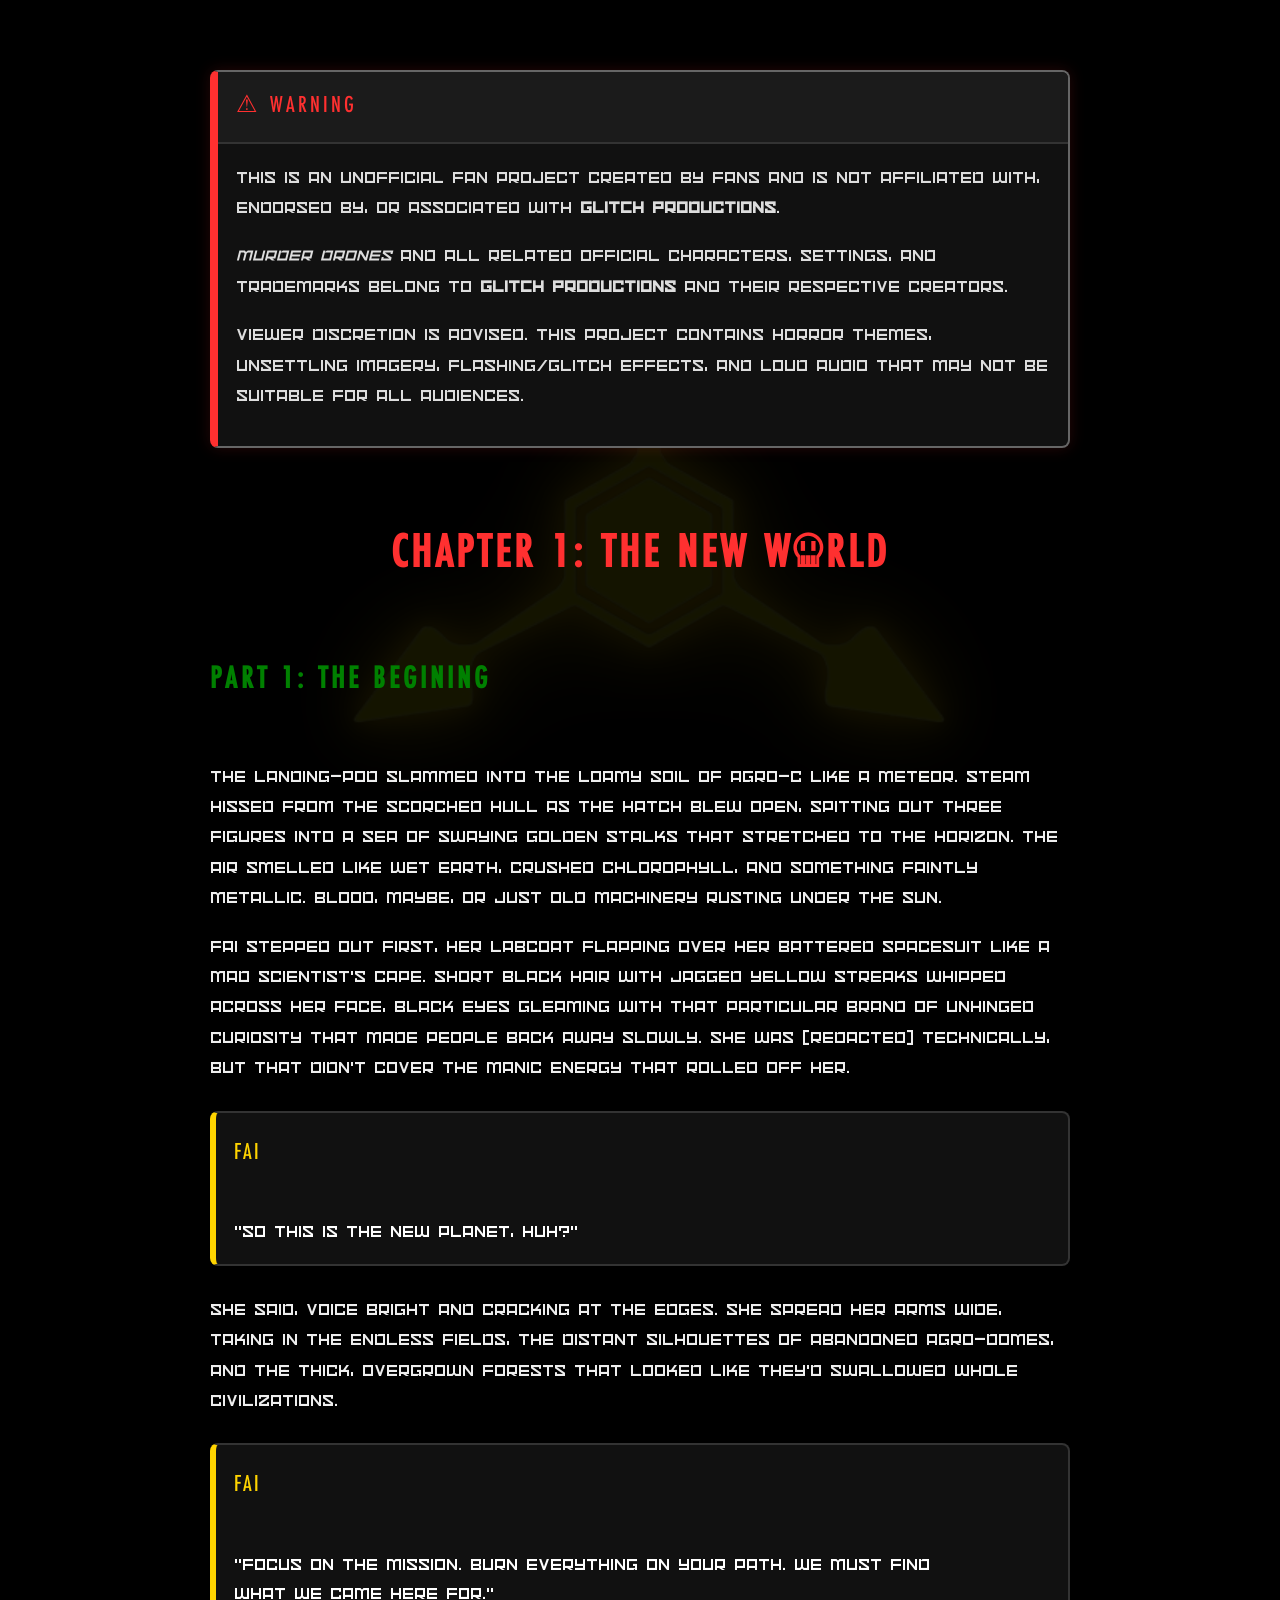
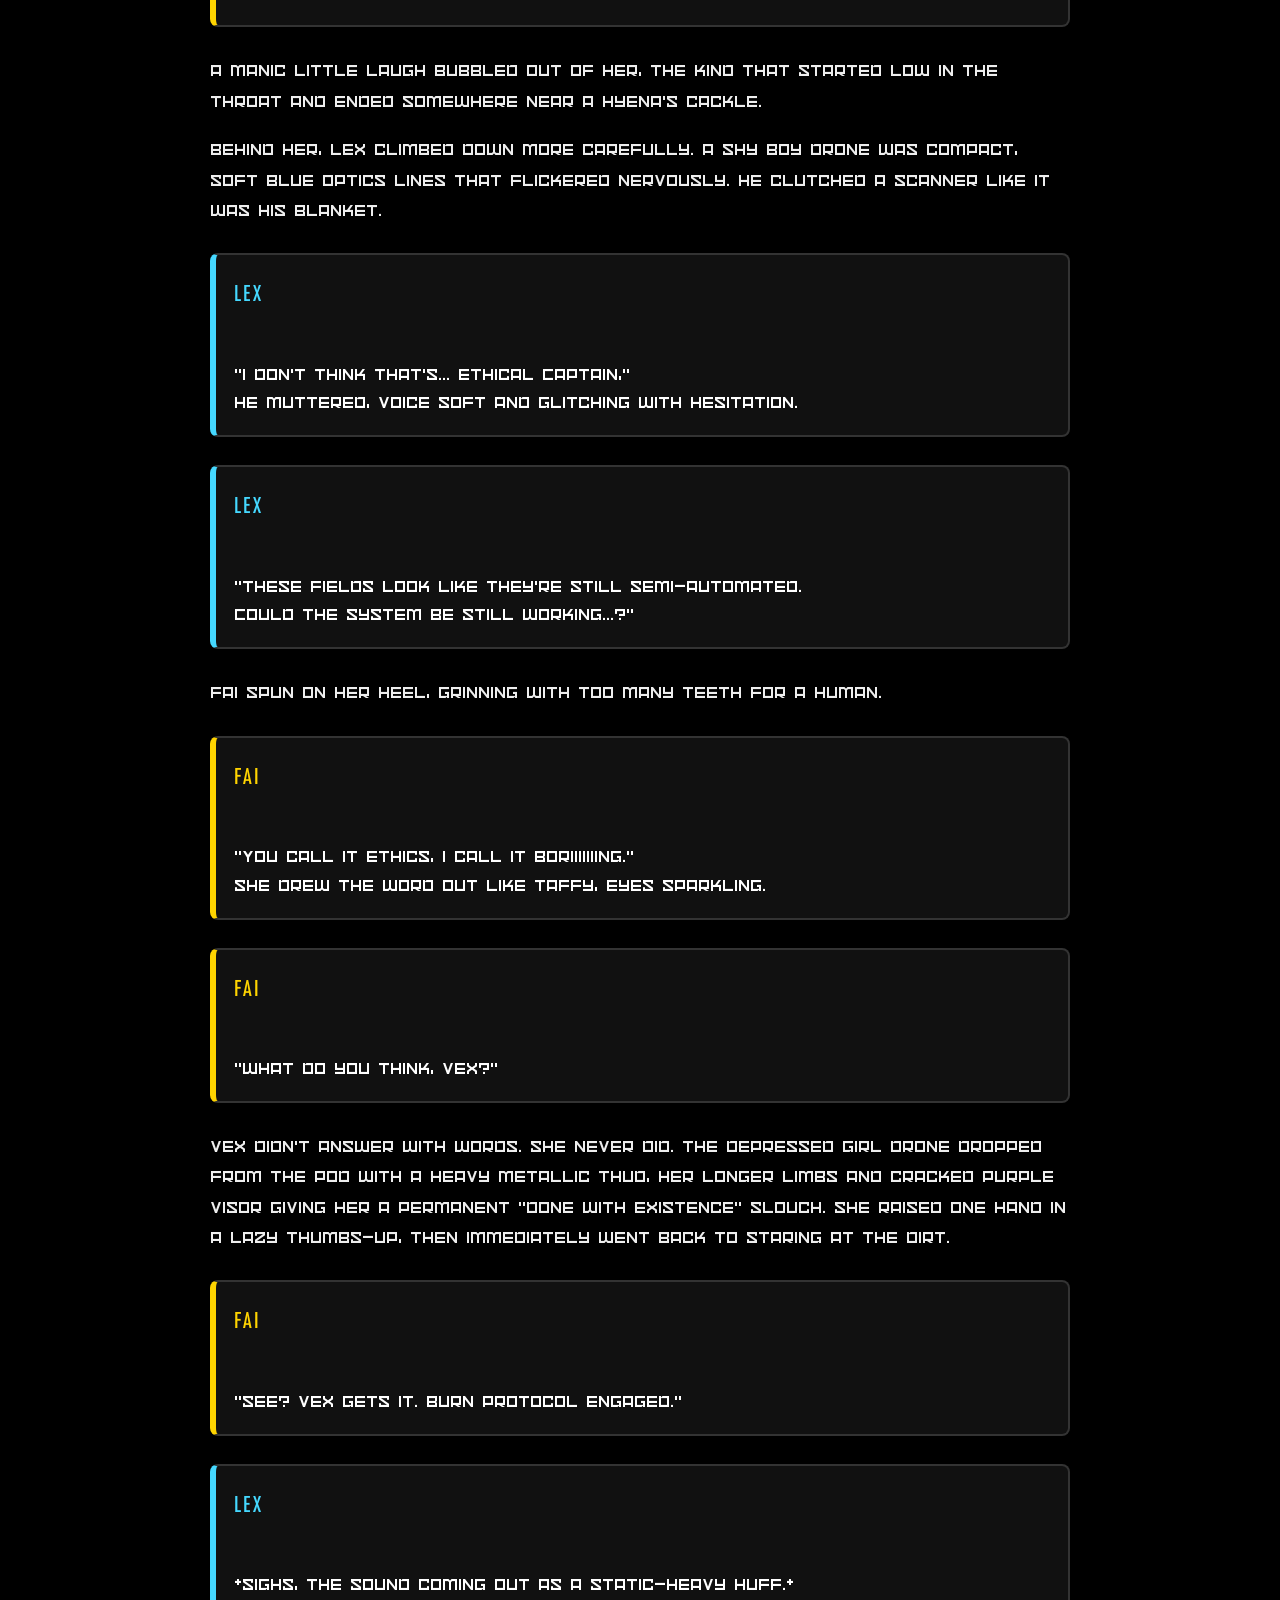
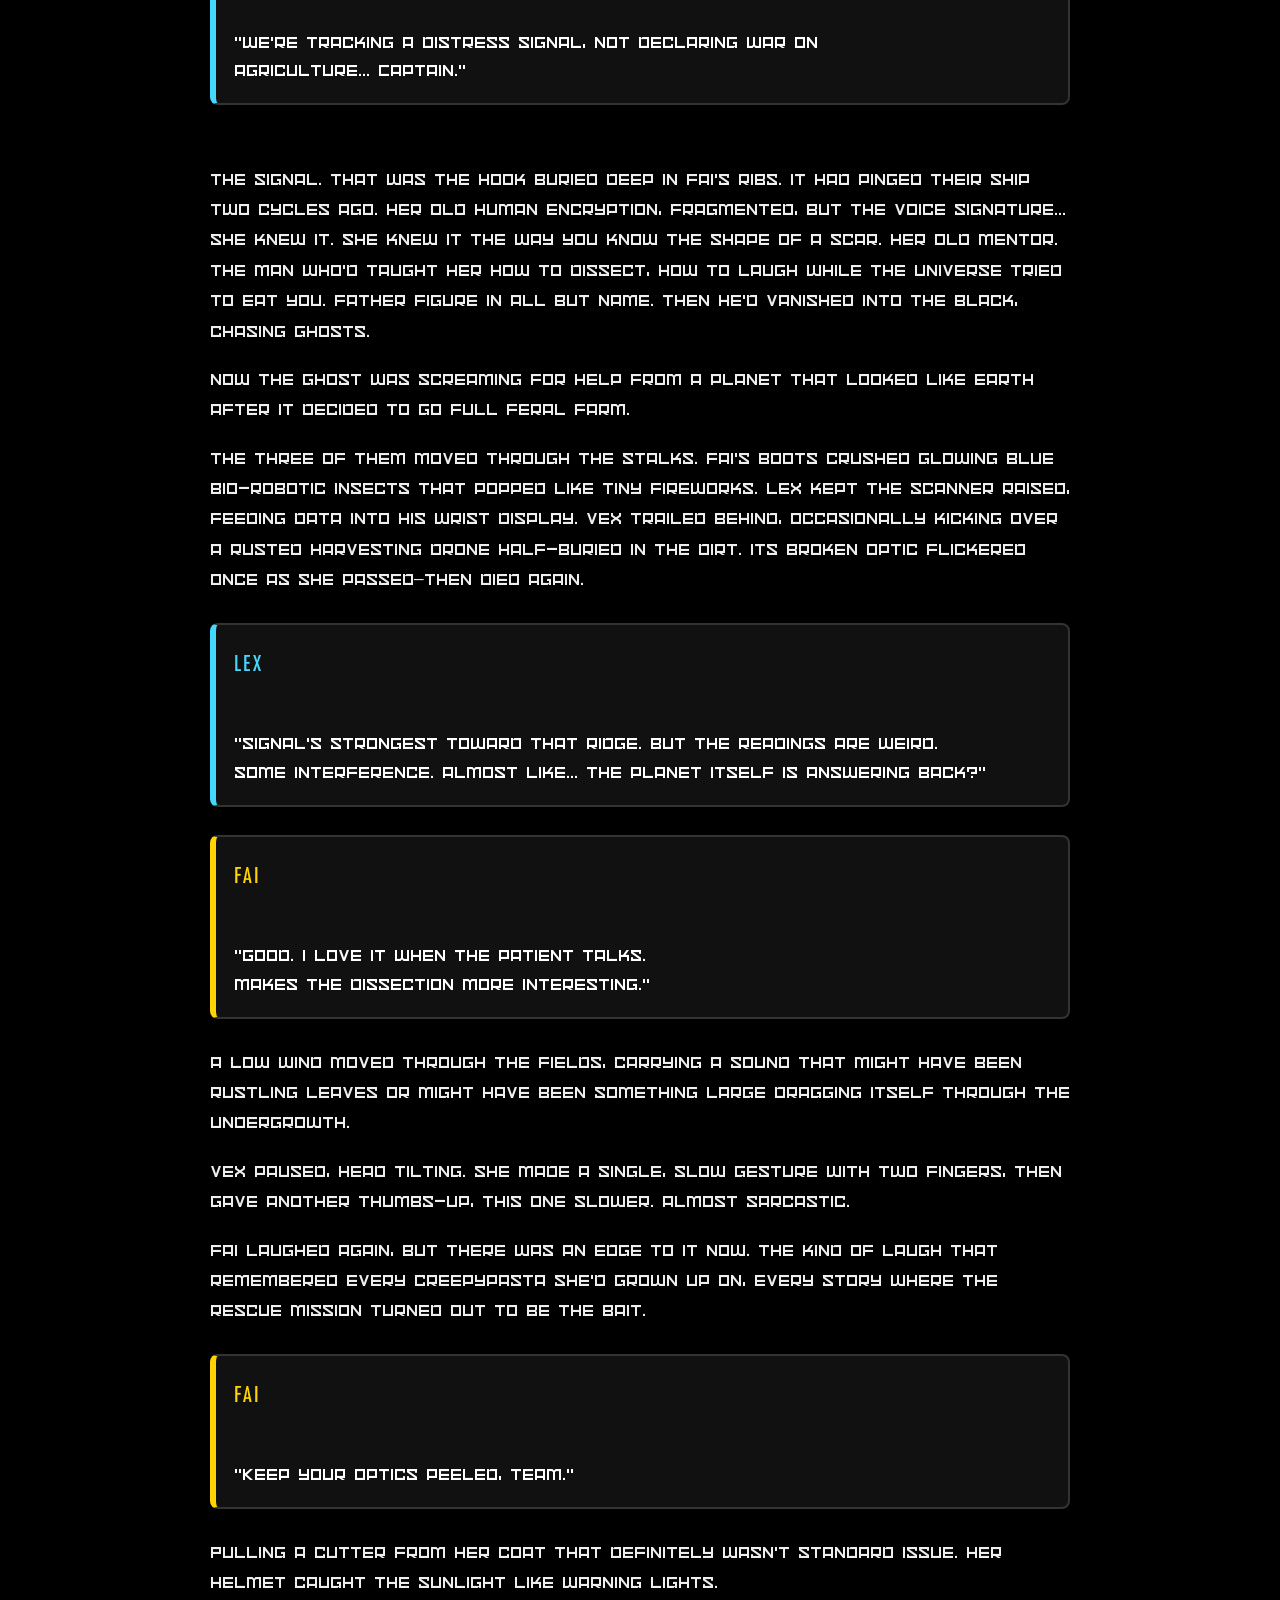
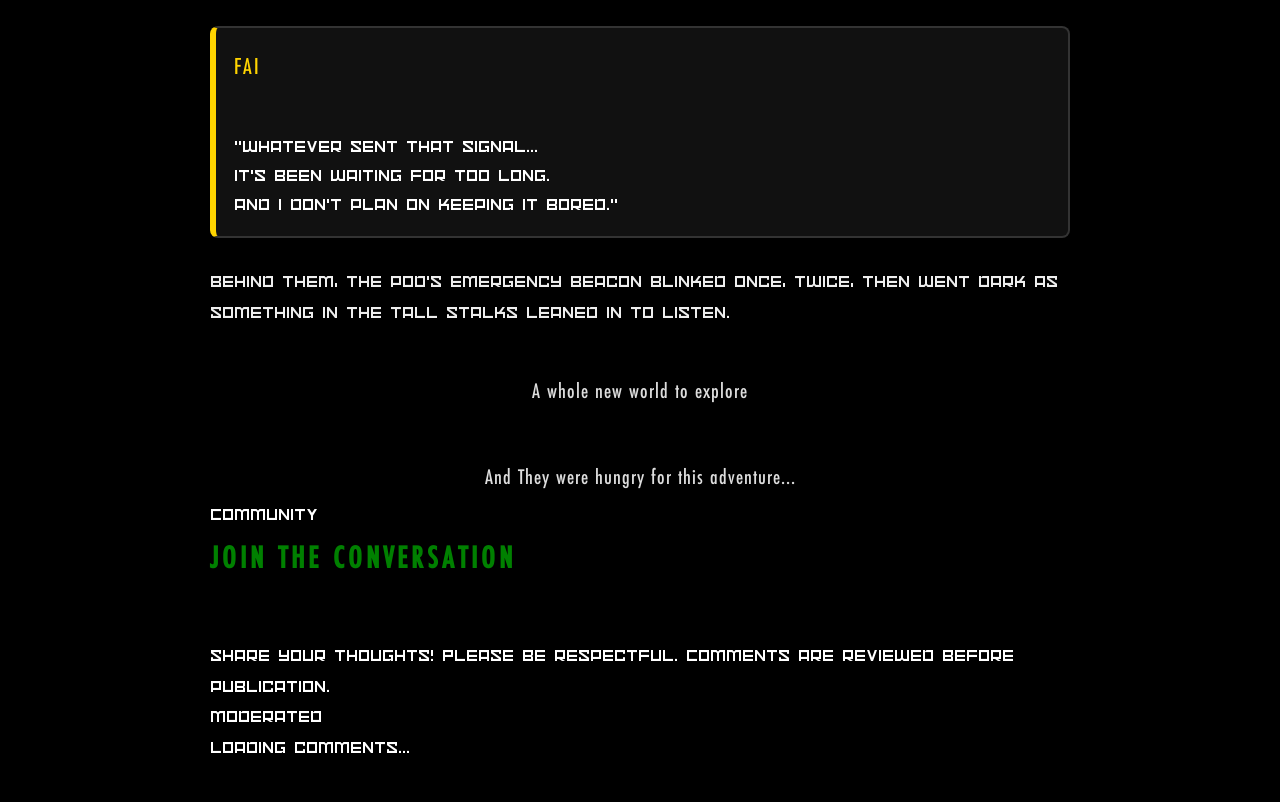
==== commit 394fdca4: "index.html" ====
--- a/AC-CH1/index.html
+++ b/AC-CH1/index.html
@@ -11,13 +11,13 @@
     <div id="planet-corruption">
 
     <img
-        src="images/BROKEN_SCREEN.png"
+        src="../images/BROKEN_SCREEN.png"
         class="broken-screen"
         alt=""
     >
 
     <img
-        src="images/SOLVER_GOO.png"
+        src="../images/SOLVER_GOO.png"
         class="solver-goo"
         alt=""
     >
@@ -54,9 +54,9 @@
 
 </div>
 <div class="solver-bg">
-    <img src="images/ABS.png" alt="Absolute Solver">
-</div>
-<details class="music-player" open>
+    <img src="../images/ABS.png" alt="Absolute Solver">
+</div>
+<!--details class="music-player" open>
 
     <summary class="music-toggle">
         ♫ AUDIO LOG
@@ -78,7 +78,7 @@
 
     </div>
 
-</details>
+</details-->
 
 
 
@@ -515,7 +515,7 @@
     </div>
 
     <img title="Live feed"
-        src="images/SB_AWAKE.png"
+        src="../images/SB_AWAKE.png"
         alt="Strawberry"
         class="strawberry-preview"
     >
@@ -1164,6 +1164,41 @@
 
 });
 
+
 </script>
+
+
+<!-- Comments Section -->
+<section class="comments-section" id="comments">
+    <div class="comments-header">
+        <div>
+            <span class="comments-eyebrow">COMMUNITY</span>
+            <h2>Join the conversation</h2>
+            <p class="comments-description">
+                Share your thoughts! Please be respectful.
+                Comments are reviewed before publication.
+            </p>
+        </div>
+
+        <span class="comments-badge">
+            <span class="status-dot"></span>
+            Moderated
+        </span>
+    </div>
+
+    <div class="comments-panel">
+        <div id="disqus_thread">
+            <p class="comments-loading">Loading comments...</p>
+        </div>
+
+        <noscript>
+            Please enable JavaScript to view the comments.
+        </noscript>
+    </div>
+</section>
+
+<!-- Load the comment system -->
+<script src="comments.js" defer></script>
+
 </body>
-</html>+</html>
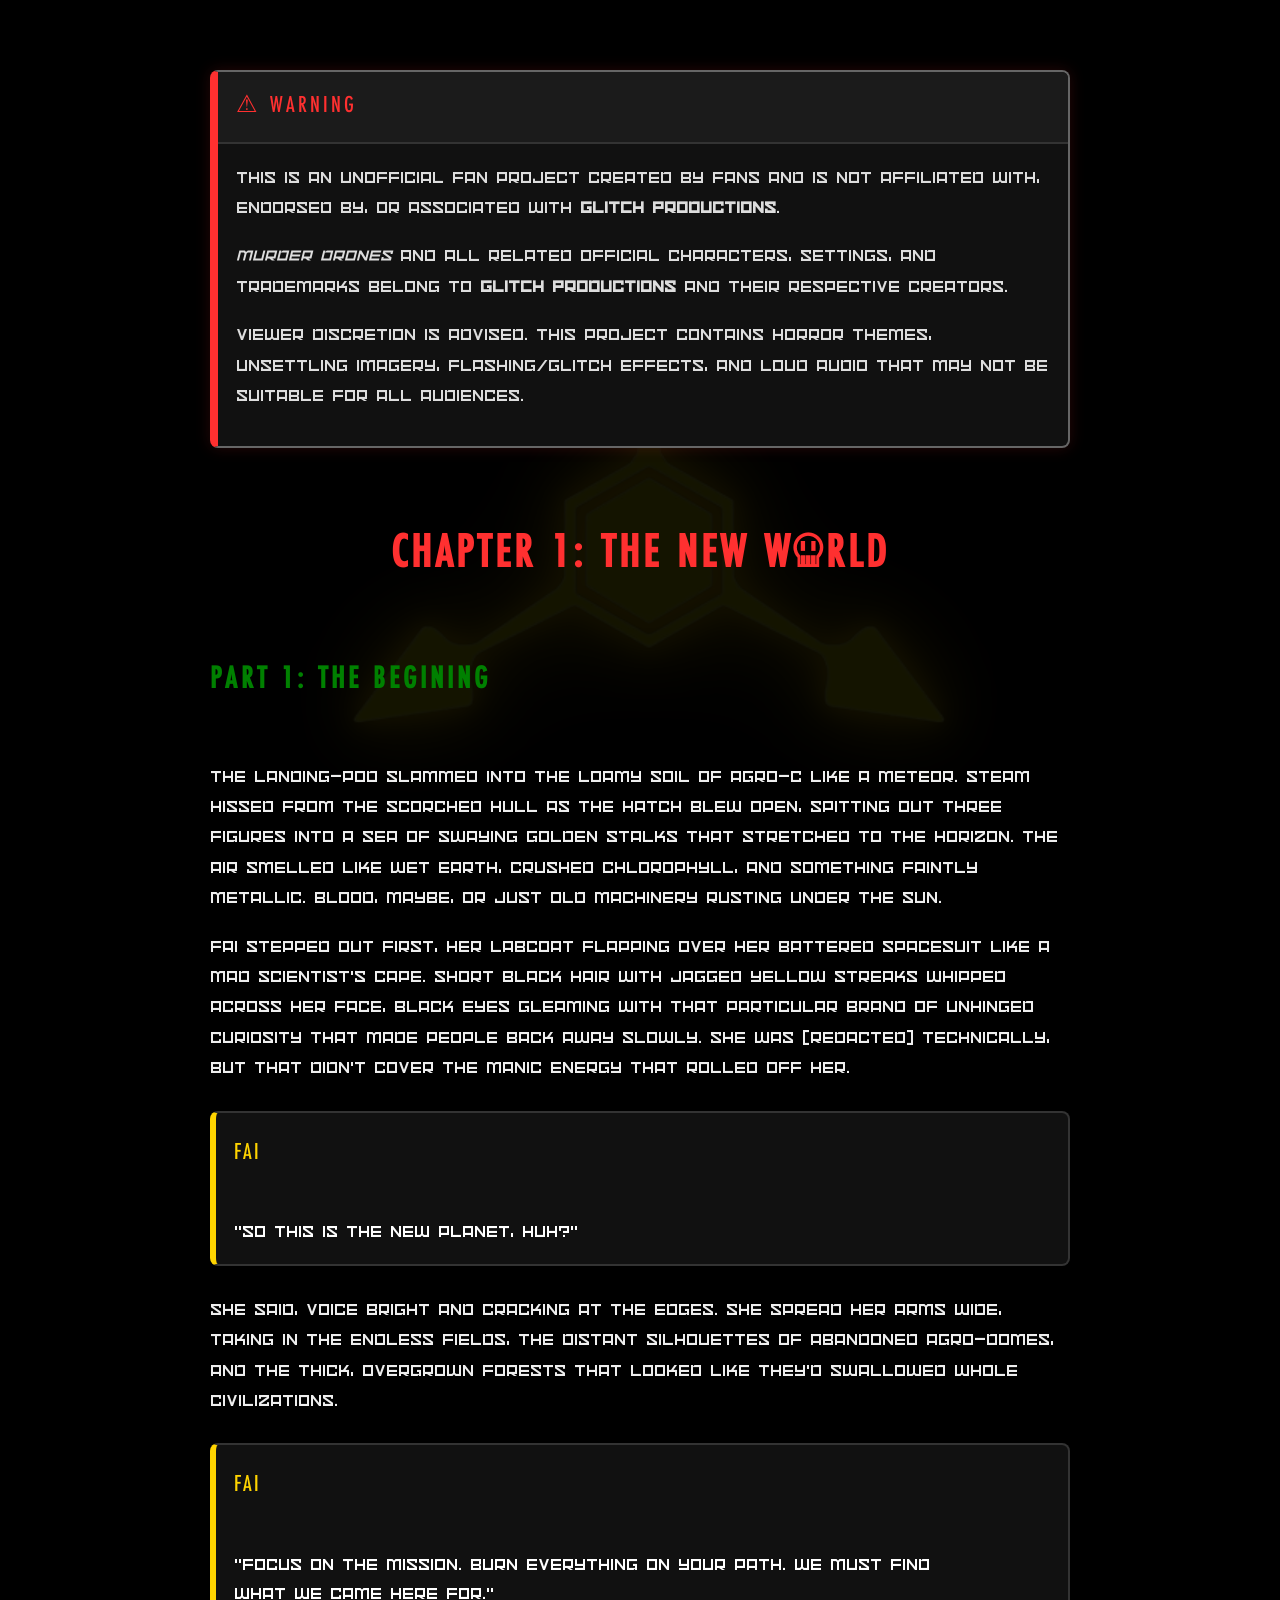
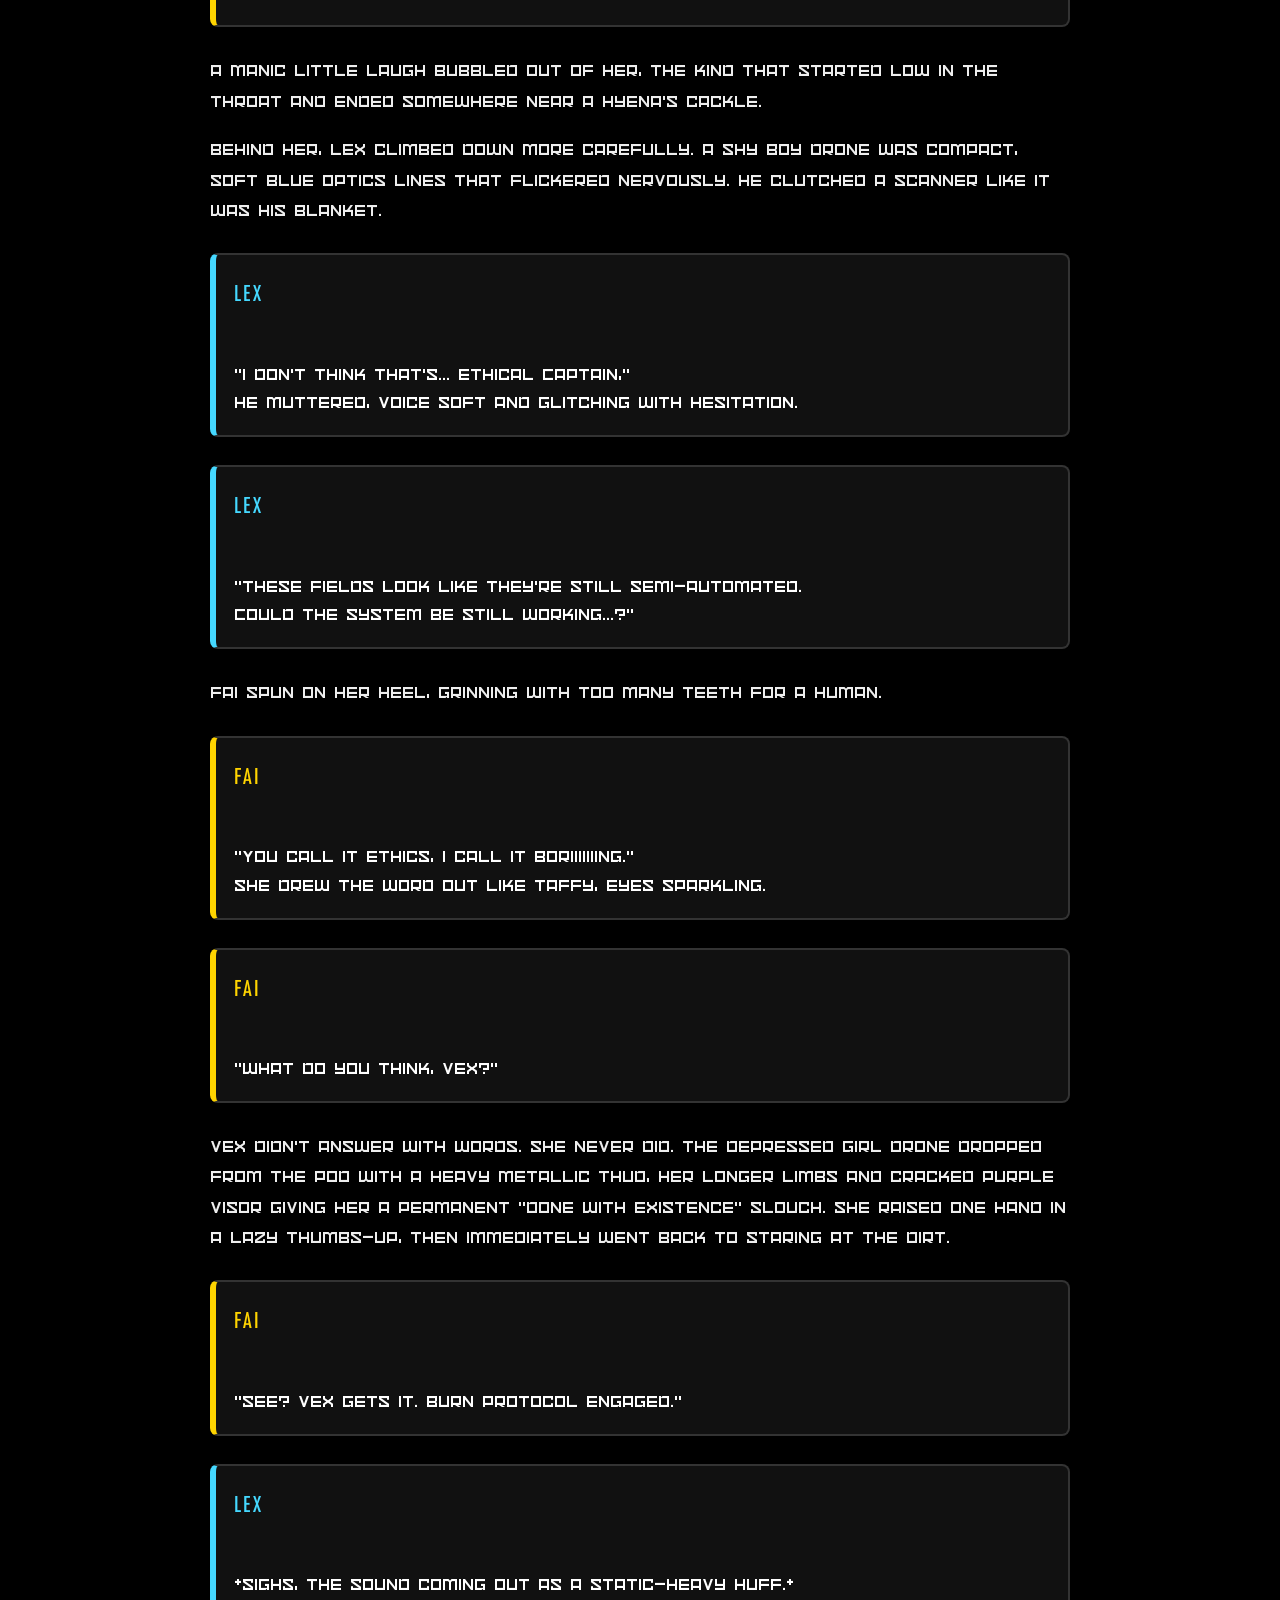
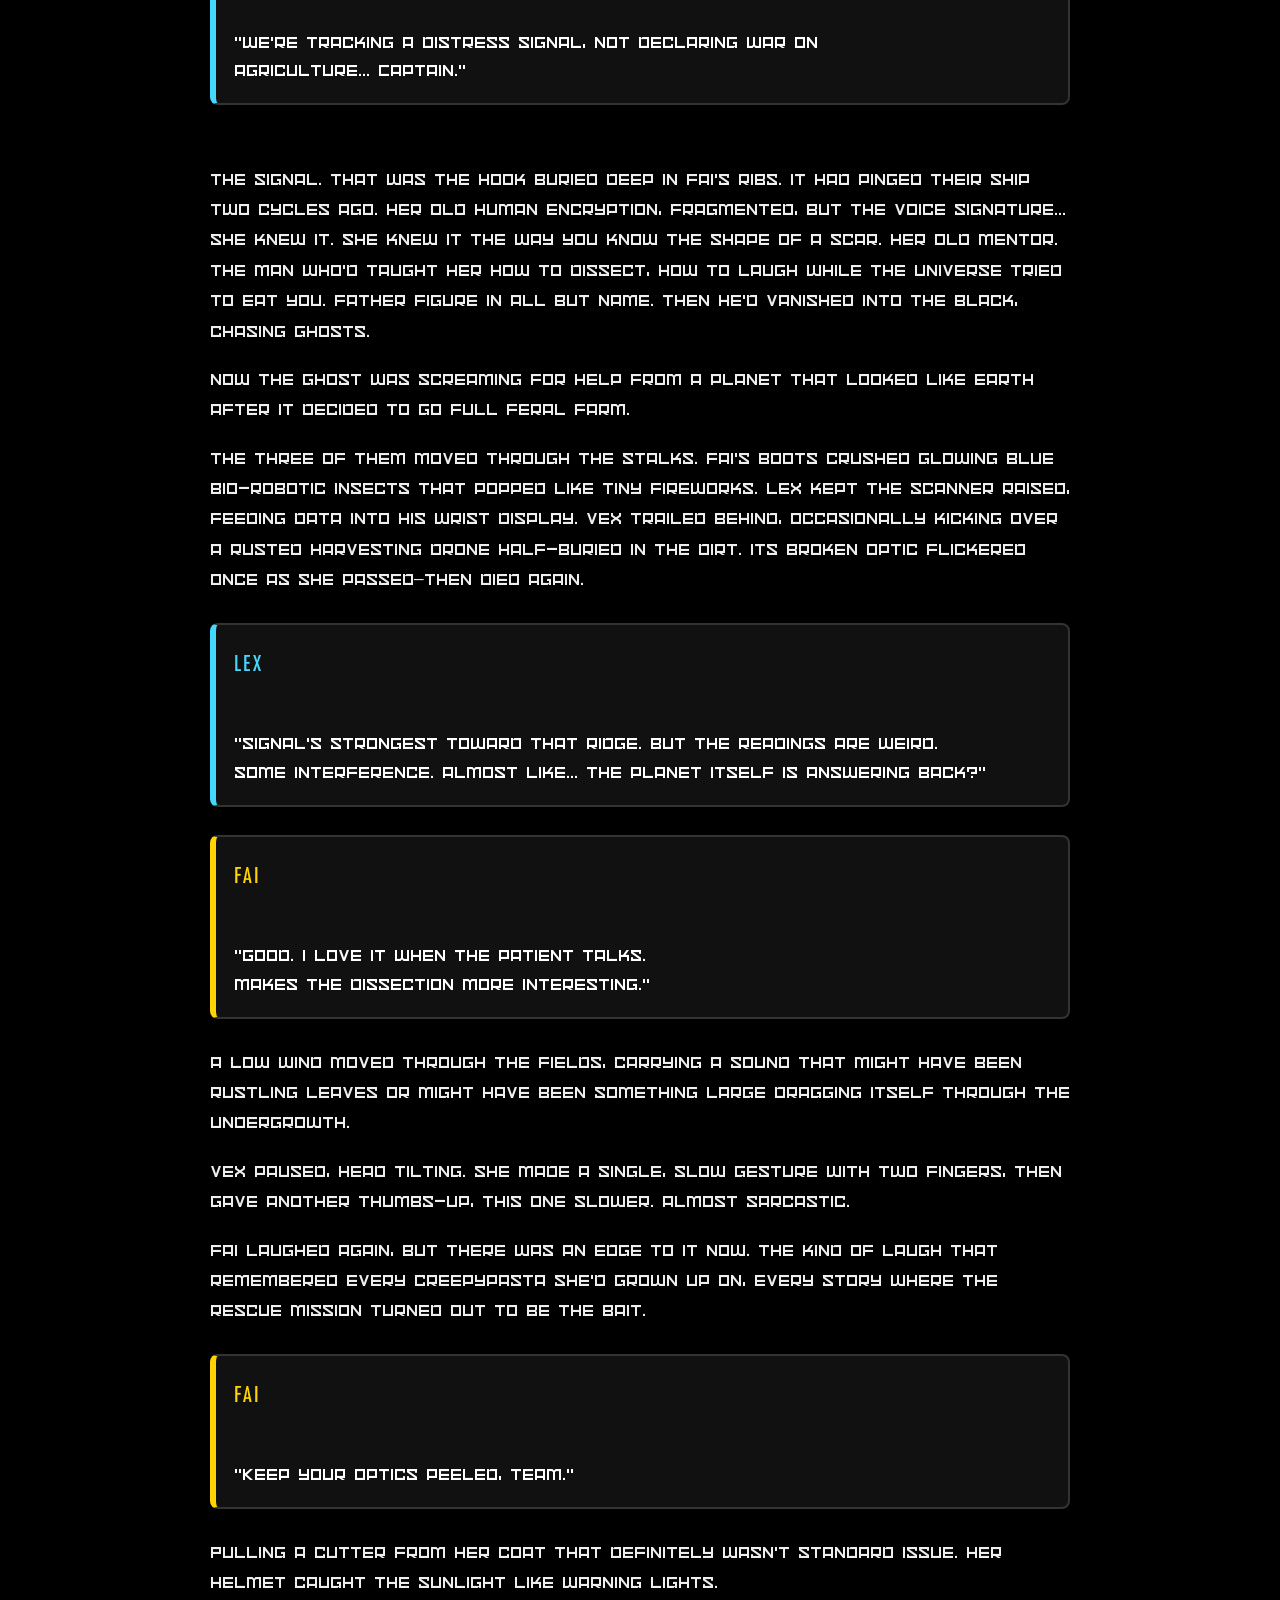
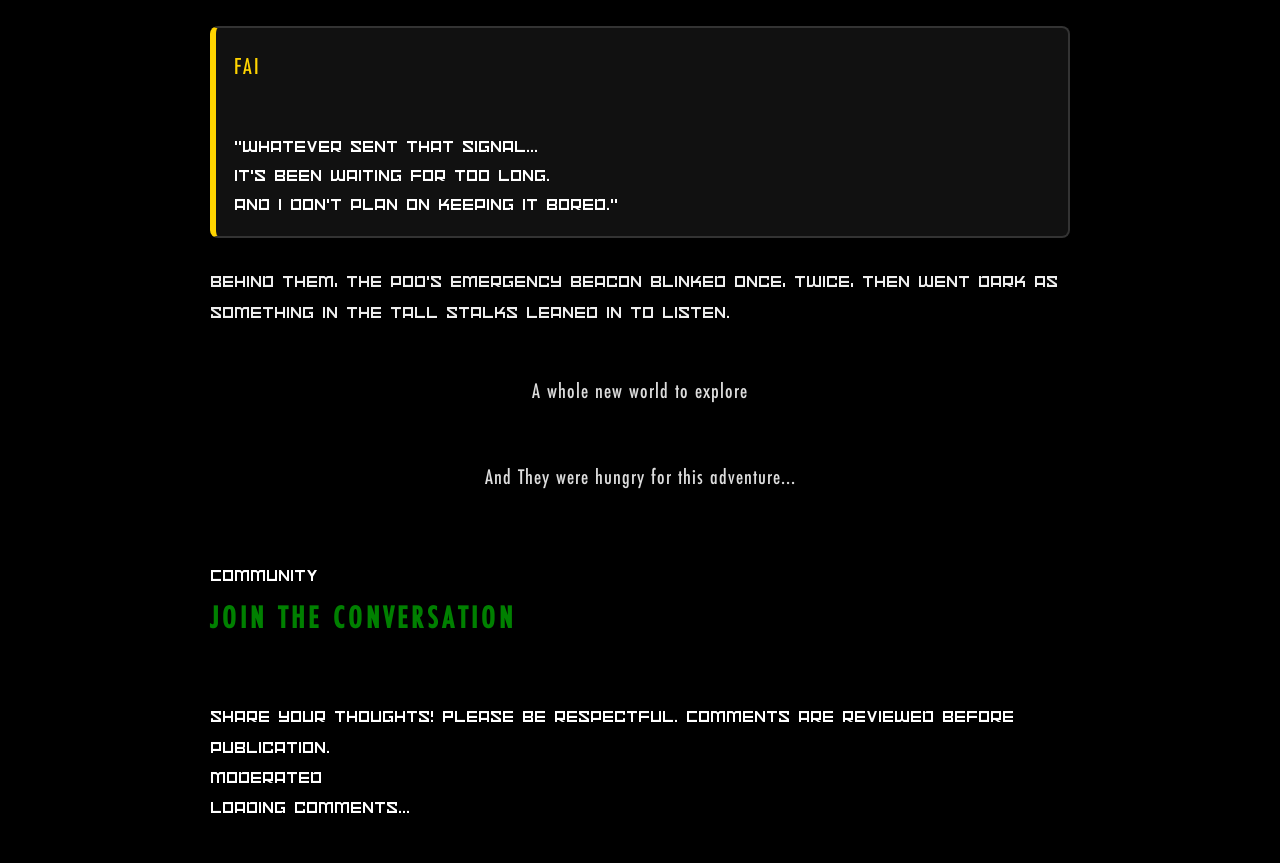
==== commit 0fcee107: "Update index.html" ====
--- a/AC-CH1/index.html
+++ b/AC-CH1/index.html
@@ -1167,7 +1167,7 @@
 
 </script>
 
-
+<br><br>
 <!-- Comments Section -->
 <section class="comments-section" id="comments">
     <div class="comments-header">
